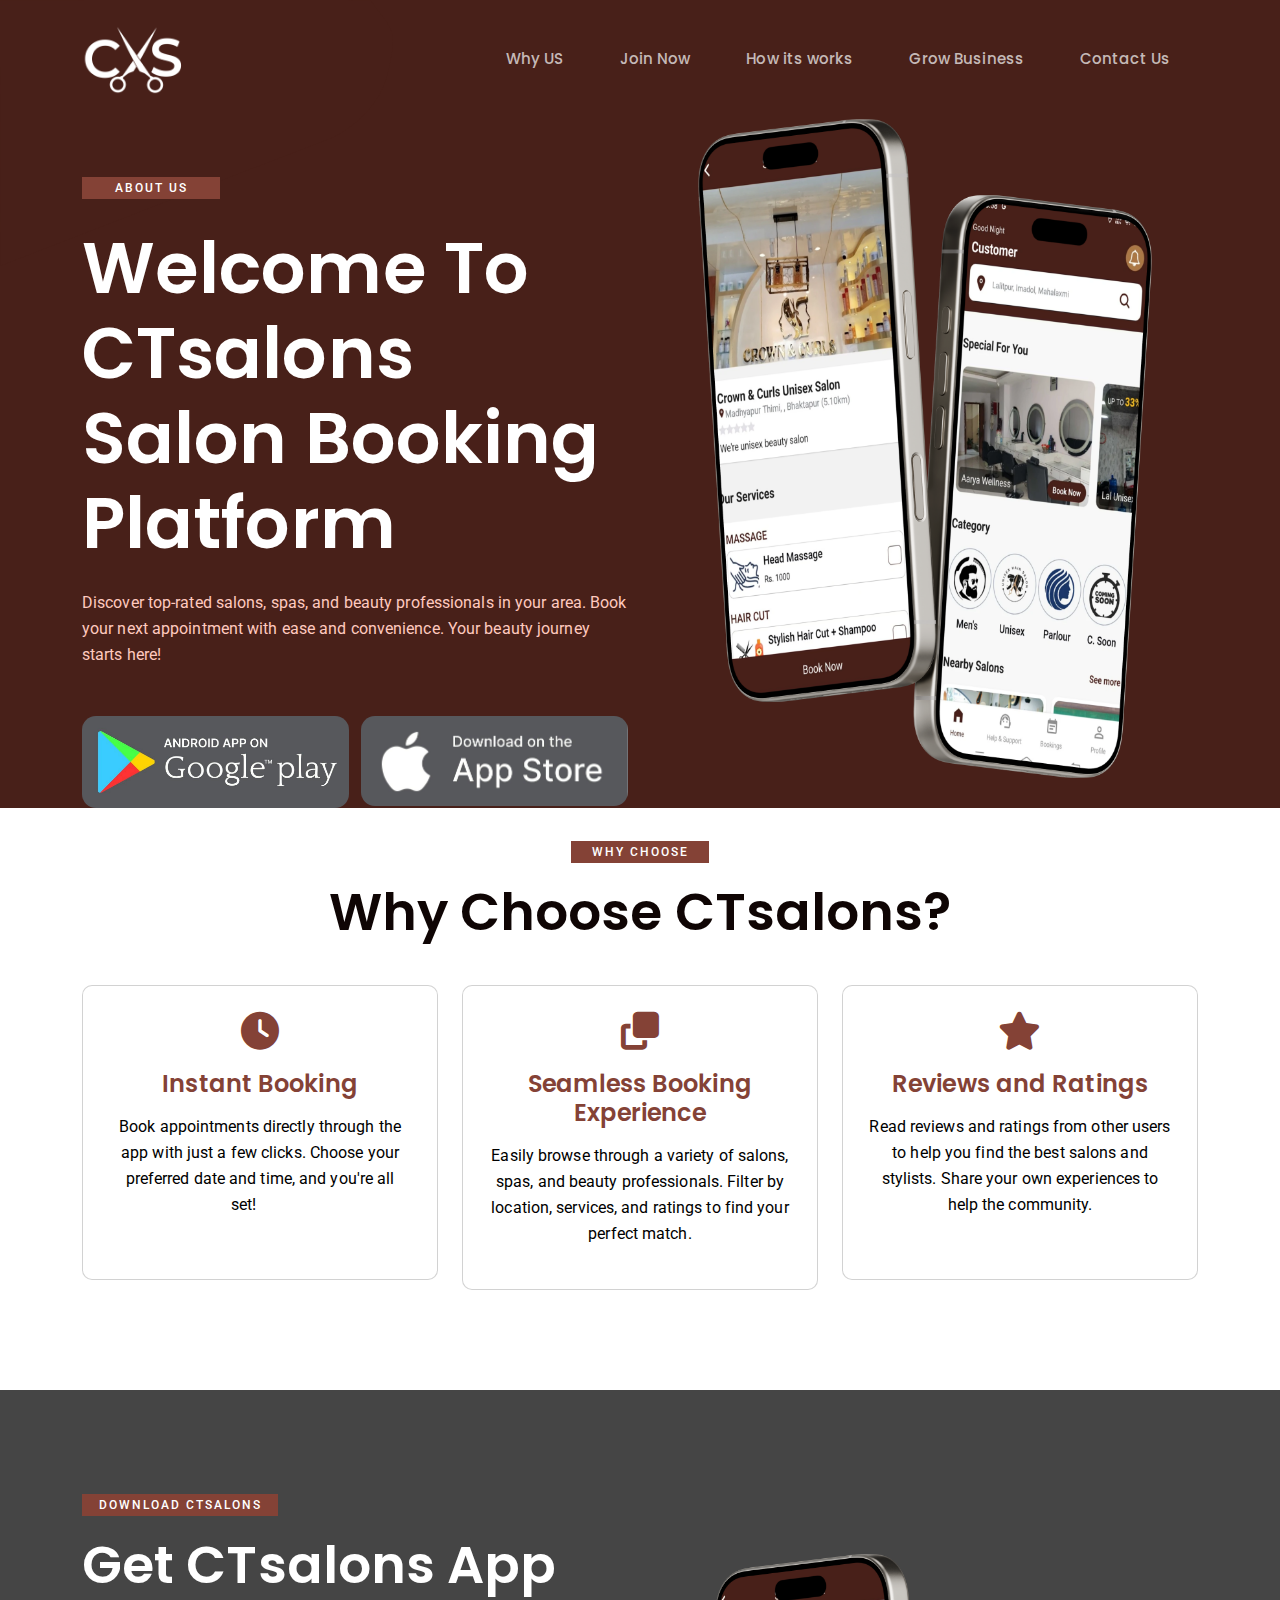
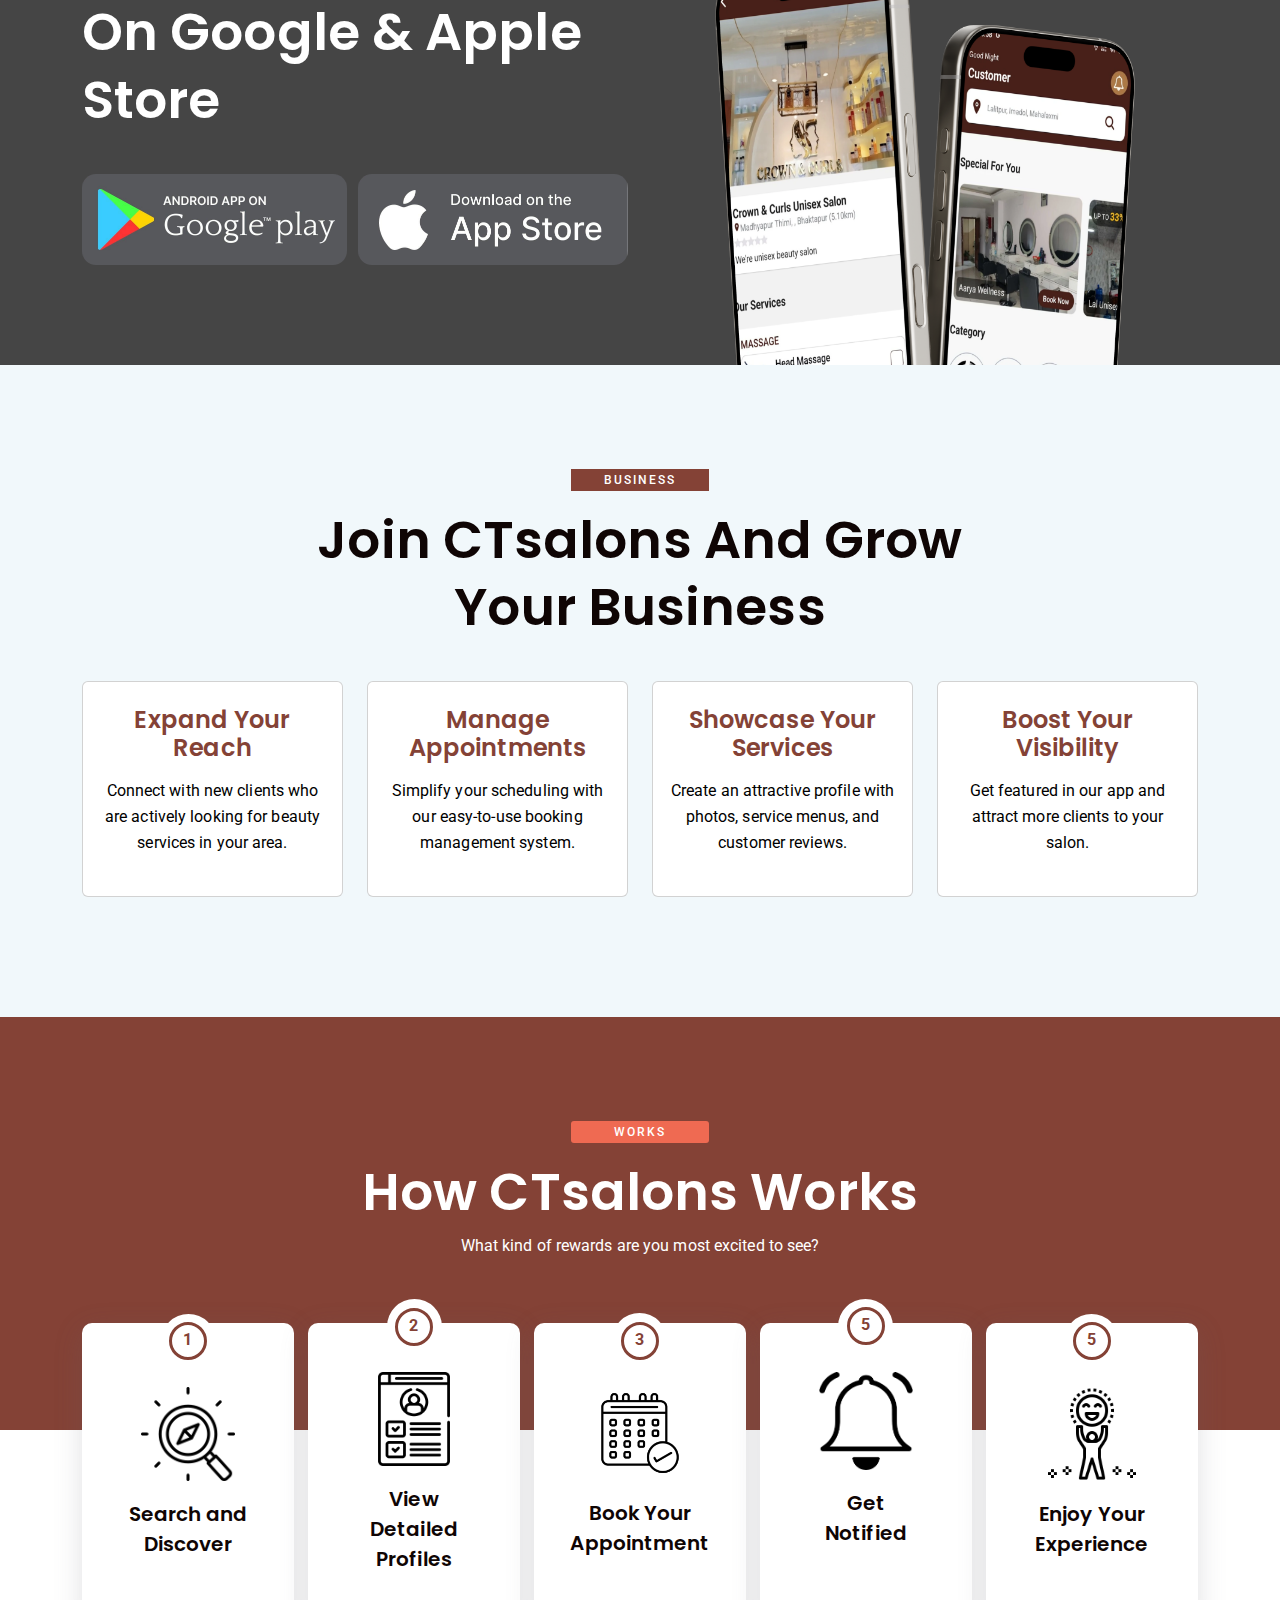
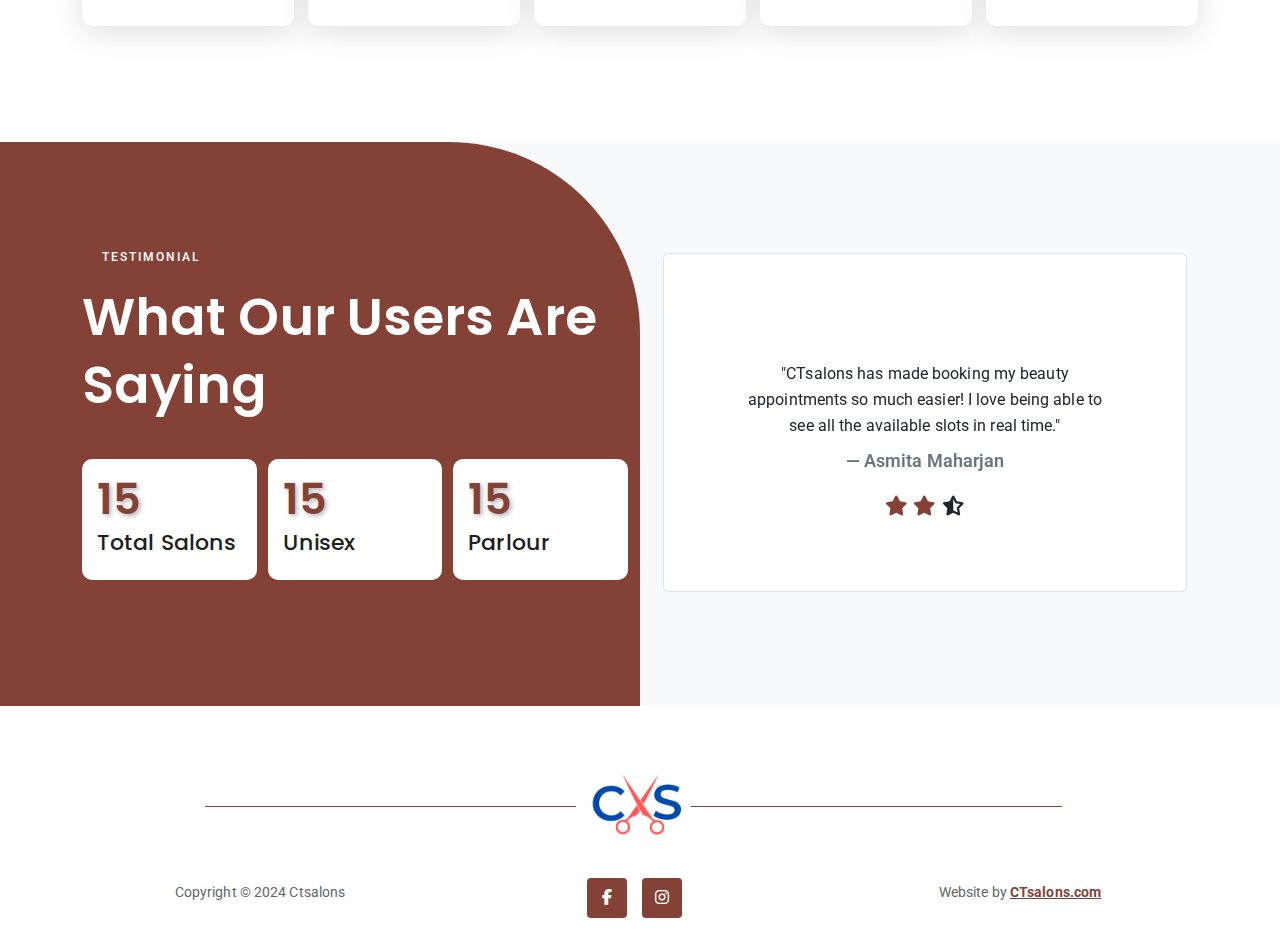
==== index.html @ 554d37bb "ss" ====
<!DOCTYPE html>
<html lang="en">

<head>
  <meta charset="UTF-8">
  <meta name="viewport" content="width=device-width, initial-scale=1.0">
  <title>CTSalons - Discover Top-Rated Salons, Spas, and Beauty Professionals</title>
  <meta name="description" content="Discover top-rated salons, spas, and beauty professionals in your area. Book your next appointment with ease and convenience. Your beauty journey starts here!">
  <meta name="keywords" content="hair salon near me, salon near me, nail salon near me, unisex hair salon near me, unisex salon near me, beauty salon near me, ladies hair salon near me, ladies salon near me, best hair salon near me, best salon near me, local salon, nearby beauty salon, hair stylist near me, top hair salon, luxury salon near me, professional salon services, beauty parlour near me, spa services near me, kids hair salon, men's salon near me, women's salon near me, bridal makeup near me, salon and spa near me, haircut salon near me, nail spa near me, pedicure and manicure near me, beauty treatments near me, salon booking online, affordable hair salon">
  <meta name="author" content="CTSalons">

  <!-- Additional SEO optimizations -->
  <meta name="robots" content="index, follow">
  <meta http-equiv="X-UA-Compatible" content="IE=edge">
  <link rel="canonical" href="https://ctsalons.com/">

  <!-- Open Graph / Facebook -->
  <meta property="og:type" content="website">
  <meta property="og:url" content="https://ctsalons.com/">
  <meta property="og:title" content="CTSalons - Discover Top-Rated Salons, Spas, and Beauty Professionals">
  <meta property="og:description" content="Discover top-rated salons, spas, and beauty professionals in your area. Book your next appointment with ease and convenience. Your beauty journey starts here!">
  <meta property="og:image" content="https://ctsalons.com/front/img/home.jpg">


  <link rel="stylesheet" href="https://cdnjs.cloudflare.com/ajax/libs/font-awesome/6.5.2/css/all.min.css" />
  <link rel="preconnect" href="https://fonts.googleapis.com">
  <link rel="preconnect" href="https://fonts.gstatic.com" crossorigin>
  
  <link href="https://cdn.jsdelivr.net/npm/bootstrap@5.3.3/dist/css/bootstrap.min.css" rel="stylesheet">
  <script src="https://cdn.jsdelivr.net/npm/bootstrap@5.3.3/dist/js/bootstrap.bundle.min.js"></script>
  <link href="https://cdnjs.cloudflare.com/ajax/libs/mdb-ui-kit/7.2.0/mdb.min.css" rel="stylesheet" />
  <script src="https://ajax.googleapis.com/ajax/libs/jquery/3.7.1/jquery.min.js"></script>

  <script src="https://cdn.jsdelivr.net/gh/LieutenantPeacock/SmoothScroll@1.2.0/src/smoothscroll.min.js"></script>
  <style>



@import url('https://fonts.googleapis.com/css2?family=Barlow+Condensed:ital,wght@0,100;0,200;0,300;0,400;0,500;0,600;0,700;0,800;0,900;1,100;1,200;1,300;1,400;1,500;1,600;1,700;1,800;1,900&family=DM+Sans:ital,opsz,wght@0,9..40,100..1000;1,9..40,100..1000&family=Merriweather:ital,wght@0,300;0,400;0,700;0,900;1,300;1,400;1,700;1,900&family=Roboto:ital,wght@0,100;0,300;0,400;0,500;0,700;0,900;1,100;1,300;1,400;1,500;1,700;1,900&display=swap');
@import url('https://fonts.googleapis.com/css2?family=Poppins:ital,wght@0,100;0,200;0,300;0,400;0,500;0,600;0,700;0,800;0,900;1,100;1,200;1,300;1,400;1,500;1,600;1,700;1,800;1,900&display=swap');
    body {
      color: #616669;
    font-family: 'Roboto', sans-serif;
    font-size: 16px;
    font-weight: 400;
    letter-spacing: 0.1px;
    line-height: 1.8em;
    overflow-x: hidden;
    }

    .navbar-nav {
      margin-left: auto;
    }

    section#top {
      background-color: #482019;
      width: 100%;
      z-index: 9;
      /* height: 50px; */
      padding: 0;
    }

    a.nav-link.active {
      color: #482019 !important;
    }

    section#hero-section h2,
    section#hero-section p {
      color: #fff;
      margin: 0;
    }

    section#top img {
      width: 100%;
    }

    .img-top-wrapper img {
      max-height: 600px;
      object-fit: contain;
    }

    .content .btn {
      margin-top: 30px;
      background: #114db3;
    }

    .content h2 {
      padding-bottom: 30px;
      font-size: 48px;
      font-weight: 300;
      text-transform: capitalize;
    }

    .content {
      padding-top: 100px;
    }

    p {
      font-size: 18px;
      font-weight: 300;
      line-height: 30px;
    }

    h2.section-title {
      font-size: 38px;
      font-weight: 300;
      text-transform: uppercase;
      margin-bottom: 50px;
      color: #00366e;
      font-family: "Dancing Script", cursive;
      font-optical-sizing: auto;
    }


    .feature-content p {
      color: #000;
      font-weight: 300;
    }

 

    .feature-content .fa {
      font-size: 48px;
      color: #1080f2;
      margin-bottom: 15px;
    }

    .feature-content {
      text-align: center;
    }

    section {
      padding-bottom: 100px;
      padding-top: 100px;
      background-color: #f6f6f6;
    }

    section#hero-section {
      background: #482019;
      padding: 0;
    }
    nav.navbar.navbar-expand-lg {
    box-shadow: unset ! IMPORTANT;
    padding: 0;
}
    .img-top-wrapper img {
      border-radius: 10px;
      box-shadow: 0 19px 38px rgba(0, 0, 0, 0.30), 0 -3px 12px rgba(0, 0, 0, 0.22);
    }

    .img-top-wrapper img:last-child {
      position: absolute;
      bottom: -30px;
      right: 20px;
      box-shadow: 0 3px 6px rgba(0, 0, 0, 0.16), 0 3px 6px rgba(0, 0, 0, 0.23);
    }

    .img-top-wrapper img:first-child {
      border-bottom-right-radius: 0;
      border-bottom-left-radius: 0;
    }

    .img-top-wrapper {
      position: relative;
    }

    .btn-grad {
      background-image: linear-gradient(to right, #00d2ff 0%, #3a7bd5 51%, #00d2ff 100%);
      margin: 10px;
      padding: 15px 45px;
      text-align: center;
      text-transform: uppercase;
      transition: 0.5s;
      background-size: 200% auto;
      color: white;
      box-shadow: 0 0 20px #eee;
      border-radius: 10px;
      display: block;
    }

    .btn-grad:hover {
      background-position: right center;
      /* change the direction of the change here */
      color: #fff;
      text-decoration: none;
    }

  
    .feature-one-content ul {
    display: flex;
    flex-direction: row;
    justify-content: space-between;
}

    .feature-one-content ul {
      padding-left: 0;
      list-style: none;
    }

    .feature-one-content {
      text-align: left;
    }

    .feature-one-content .fas {
      background: #844236;
    padding: 10px;
    border-radius: 50%;
    color: #fff;
    margin-right: 15px;
    }

    .feature-one-img img {

      object-fit: contain;
      height: 550px;
    }

  
    section#features i.fas {
   
    color: #844236;
   
}

    section#shadow-host-companion {
      margin: 0;
      padding: 0;
    }

    section#grow-your-business img {
      width: 100%;
      height: 360px;
      object-fit: cover;
    }

    .grow-business-item {
      margin-bottom: 20px;
    }

    section#grow-your-business {
      background: #f8f8f8;
    }

    .feature-content .fa {
      color: #1080f2;
    }

    section.py-5.bg-light {
      background: #fff !important;
    }

    section#contactus {
      background: #00366e !important;
    }

    #features .card.feature-content {
    
      border-radius: 10px;
      text-align: center;
      display: table-cell;
      vertical-align: middle;
      padding: 10px;
    }

    .p-s-t {
      font-size: 24px;
      font-weight: 400;
      margin-bottom: 15px;
      color: #00366e;
    }
    section#top::before {
      content: "";
    position: absolute;
    top: 0;
    left: 0;
    background-image: url(image/Path-4.svg);
    width: 100%;
    height: 266px;
    background-repeat: no-repeat;
    background-size: contain;
}
section#top img {

    filter: brightness(0) invert(1);
}
    @media screen and (max-width: 600px) {
      .content h2 {
        font-size: 24px;
      }

      section#hero-section {
        padding-top: 30px;
      }

      .img-top-wrapper img {
        width: 100%;
      }

      .img-top-wrapper {
        margin-top: 30px;
      }

      .img-top-wrapper img:last-child {
        display: none;
      }

      section#features .col-md-4 {
        margin-bottom: 20px;
      }

      .feature-one-img img {
        width: 100%;
        height: unset;
      }

      .feature-one-img img:last-child {
        display: none;
      }
    }

    section#features i.fas {
      font-size: 38px;

      margin-bottom: 20px;
    }

    p {
      font-family: "Roboto", sans-serif;
      font-weight: 100;
      font-style: normal;
    }
    h1.handline,h1.handline span {
      text-transform: capitalize;
    color: #ffff;
    font-weight: 600;
    z-index: 999;
    position: relative;
    font-size: 4.5rem;
    line-height: 1.1em;
}

h1, h2, h3, h4, h5{
  font-family: "Poppins", sans-serif;
}
.area__subtitle {
    color: #FFFFFF;
    font-size: 12px;
    font-weight: 500;
    text-transform: uppercase;
    letter-spacing: 2px;
    background-color: #844236;
    display: inline-block;
    margin: 0px 0px 15px 0px;
    padding: 5px 10px 5px 10px;
    line-height: 1;
    position: relative;
    width: 138px;
    display: inline-block;
    z-index: 99;
    position: relative;
    text-align: center;
}
.area__subtitle:before, .area__subtitle:after {
    content: '';
    display: block;
    position: relative;
    position: absolute;
    top: 9px;
    right: 14px;
}
.area__subtitle:before, .area__subtitle:after {
    content: '';
    display: block;
    position: relative;
    position: absolute;
    top: 9px;
    right: 14px;
}
section#top img {
    width: 109px;
    filter: brightness(0) invert(1);
}
section {

    background-color: unset;
}
.sliderContent {
    margin-top: 54px;
}
.sliderContent p {
  font-size: 16px;
    font-weight: 400;
    margin: 24px 0 40px 0;
    color: #606060 !important;
    margin-bottom: 22px !important;
    display: block;
}
.btn-box a {
    background: #482019;
    display: block;
    width: 151px;
    height: 50px;
    text-align: center;
    display: flex;
    align-items: center;
    justify-content: center;
    border-radius: 5px;
}
li.nav-item a {
  padding: 20px 28px !important;
    display: inline-block;
    color: rgba(255, 255, 255, .7);
    font-weight: 500;
    font-size: 15px;
    font-family: Poppins, sans-serif;
}
.img-top-wrapper img {
    border-radius: 10px !important;
    overflow: hidden;
}

h2.handline {
    font-size: 52px;
    text-transform: capitalize;
    line-height: 1.3em;
    color: #0f0504;
    font-weight: 600;
}
.sectionTitle {
    margin-bottom: 40px;
}
.feature-content h5 {
    font-size: 24px;
    font-weight: 600;
    margin-bottom: 15px;
    color: #844236;
}
p {
    font-size: 16px;
    font-weight: 400 !important;
    line-height: 26px;
}

.img-top-wrapper {
    position: relative;
    margin-bottom: 64px;
}
.feature-one-img img {
    border-radius: 10px;
}

.appBtn {
    display: flex;
    justify-content: space-between;
}
.appImg.mr-2 {
  margin-right: 11px;
}
section#appBg {
    background-image: url(image/bgImg.jpg);
    background-repeat: no-repeat;
    background-position: center;
    background-size: cover;
    background-attachment: fixed;
    position: relative;
}
section#appBg::before {
    content: "";
    position: absolute;
    top: 0;
    left: 0;
    width: 100%;
    height: 100%;
    background: #000000ba;
}
section#appBg h2.handline {
    color: white;
}
img.img-fluid.surprise-img {
    margin-bottom: -116px;
}
section#appBg .area__subtitle {
    width: 196px;
    text-align: center;
}
.appImg img {
    border-radius: 14px;
}
div#sliderHome .appImg {
    width: 271px;
}
div#sliderHome {
    justify-content: start;
}
#testimonial .card-body {
    text-align: center;
    padding: 78px;
  
}
#testimonial .card {
    
    border: 1px solid rgba(11, 22, 63, .12);
    margin: 11px;
}
i.fas.fa-star {
    color: #844236;
}
section#grow-your-business {
    background: #F1F8FB;
}
footer.blockquote-footer {
    font-weight: 600;
}
.sliderContent p.about-website {
    color: #ffc9bf !important;
}
.sliderContent .area__subtitle {
    margin-bottom: 27px;
}


#counter .item .count{
  color: #844236;
  margin-bottom: 5px;
  font-size: 40px;
}
div#counter {
    display: flex;
    justify-content: space-between;
    margin-bottom: 26px;
}
#counter .item h3{
  color: #1e1e1e;
    text-transform: capitalize;
    font-weight: 300;
}
#counter .item .count {
  color: #844236;
    margin-bottom: 5px;
    font-size: 43px;
    text-shadow: 2px 2px 5px rgba(0, 0, 0, 0.3);
    font-weight: 600;
}

.sliderImgApp img {
    width: 83%;
    z-index: 9;
}
.sliderImgApp {
    display: flex;
    justify-content: center;
    align-items: center;
}

img.img-fluid.surprise-img {
    margin-bottom: -365px;
    width: 77%;
}

section#appBg {
    overflow: hidden;
}
.imgFeaures img {
    width: 81px ! IMPORTANT;
    margin: 18px 0;
}
section#features {
    padding-top: 0;
}

/* section#features-one {
    background: unset;
    background-image: url(https://htmldemo.net/mitech/assets/images/patterns/mitech-home-infotechno-case-study-section-bg.webp);
    background-size: unset;
    background-repeat: no-repeat;
    background-position: bottom left;
    position: relative;
}
section#features-one::before {
    content: "";
    position: absolute;
    top: 0;
    left: 0;
    width: 100%;
    height: 100%;
    background: #ffffffbd;
} */


.feature-one-content li {
    display: flex;
    flex-direction: column;
    align-items: center;
    background: white;
    justify-content: center;
    width: 19%;
    border-radius: 10px;
    padding: 44px;
    box-shadow: rgba(100, 100, 111, 0.2) 0px 7px 29px 0px;
}

section#features-one{
  position: relative;
}
section#features-one::before {
    background: #844236;
    content: "";
    position: absolute;
    top: 0;
    left: 0;
    width: 100%;
    height: 57%;
}
.imgFeaures img {
    width: 94px ! IMPORTANT;
}
section#features-one .area__subtitle {
    background: #ef6a52;
    border-radius: 3px;
}
.number {
    background: white;
    width: 55px;
    height: 55px;
    border-radius: 100px;
    text-align: center;
    line-height: 55px;
    color: #844236;
    margin-top: -68px;
    display: flex;
    align-items: center;
    justify-content: center;
}

.number b {
  background: white;
    width: 38px;
    height: 38px;
    border-radius: 100px;
    text-align: center;
    line-height: 10px;
    color: #844236;
    border: 3px solid #844236;
    padding: 10px;
    display: block;
    font-weight: 700;
}
.feature-one-content h4 {
  color: #0f0504;
    font-weight: 600;
    text-align: center;
    font-size: 20px;
    line-height: 30px;
}
section#testimonial{
  position: relative;
}
section#testimonial::before {
    content: "";
    position: absolute;
    top: 0;
    left: 0;
    background: #844236;
    width: 50%;
    height: 100%;
    border-top-right-radius: 191px;
}
img.spapImg {
  margin-top: -127px;
}
h1.handline, h1.handline span {
    text-transform: capitalize;
    color: #ffff;
    font-weight: 600;
    z-index: 999;
    position: relative;
    font-size: 71px;
    line-height: 85px;
}
#testimonial .card-body {
    text-align: left;
    padding: unset;
}
section#features .card-body {
    min-height: 273px;
}
section#grow-your-business .feature-content .card-body {
    min-height: 214px;
    display: flex;
    flex-direction: column;
    align-items: center;
    justify-content: center;
}
#testimonial .card {
    border: 0;
    box-shadow: unset;
    margin: unset;
}
#testimonial .card {
    border: 1px solid rgba(11, 22, 63, .12) ! IMPORTANT;
    margin: 11px !important;
    padding: 70px;
    text-align: center;
    display: flex;
    align-items: center;
    justify-content: center;
}
#testimonial .card-body{
  text-align: center;
}
.testImg img {
    width: 78px;
}

.item {
    background: white;
    width: 32%;
    border-radius: 10px;
    padding: 15px;
}
#counter .item h3 {
    color: #1e1e1e;
    text-transform: capitalize;
    font-weight: 500;
    font-size: 22px;
}
section.footer_left::before {
    right: 17%;
}
section.footer_left::after, section.footer_left::before {
    width: 29%;
    height: 1px;
    top: 61%;
    content: "";
    position: absolute;
    background: #844236;
}
.footer_img_logo.text-center img {
    width: 100px;
}
section.footer_left::after {
    left: 16%;
}
section.footer_left::after, section.footer_left::before {
    width: 29%;
    height: 1px;
    top: 61%;
}
i.icon_footer {
    width: 40px;
    height: 40px;
    line-height: 40px;
    border-radius: 50%;
    transition: .3s;
}
footer#footer_button a.pr-2 {
    background: #844236;
    width: 40px;
    height: 40px;
    display: inline-block;
    line-height: 40px;
    color: white;
    border-radius: 4px;
    margin-right: 11px;
}
.company_name.text-lg-right.text-center a {
    color: #844236;
    font-weight: 700;
}
section#testimonial {
    position: relative;
    overflow: hidden;
}
  </style>
  </style>
</head>

<body>
  <section id="top">
    <nav class="navbar navbar-expand-lg">
          <div class="container">
            <a class="navbar-brand" href="https://ctsalons.com">
              <img src="image/logo.webp" class="img-fluid">
            </a>
            <button class="navbar-toggler" type="button" data-bs-toggle="collapse" data-bs-target="#navbarSupportedContent" aria-controls="navbarSupportedContent" aria-expanded="false" aria-label="Toggle navigation">
              <span class="navbar-toggler-icon"></span>
            </button>
            <div class="collapse navbar-collapse" id="navbarSupportedContent">
              <ul class="navbar-nav mb-2 mb-lg-0">
                <li class="nav-item">
                  <a class="nav-link active" aria-current="page" href="#">Home</a>
                </li>

                <li class="nav-item">
                  <a class="nav-link" href="#features">Why US</a>
                </li>
                <li class="nav-item">
                  <a class="nav-link" href="#mid-banner">Join Now</a>
                </li>
                <li class="nav-item">
                  <a class="nav-link" href="#features-one">How its works</a>
                </li>
                <li class="nav-item">
                  <a class="nav-link" href="#grow-your-business">Grow Business</a>
                </li>
                <li class="nav-item">
                  <a class="nav-link" href="https://ctsalons.com/contact_us">Contact Us</a>
                </li>
              </ul>
            </div>
          </div>
        </nav>
        
  </section>
  
  <section id="hero-section">
    <div class="container">
      <div class="row">
        <!-- <div class="col-md-6">
          <div class="content">
            <h2>Welcome to CTsalons - Your Ultimate Salon Booking Platform</h2>
            <p>Discover top-rated salons, spas, and beauty professionals in your area. Book your next appointment with ease and convenience. Your beauty journey starts here!</p>
            <a target="_blank" href="https://play.google.com/store/apps/details?id=ctsalons.com" class="btn btn-primary" data-mdb-ripple-init>Play Store</a>

          </div>
        </div> -->
        <div class="col-lg-6">
          <div class="sliderContent">
              <div class="area__subtitle">About Us</div>
               <h1 class="handline">Welcome to CTsalons  <span>Salon Booking</span> Platform</h1>
                        <p class="about-website mt-4 mb-5">Discover top-rated salons, spas, and beauty professionals in your area. Book your next appointment with ease and convenience. Your beauty journey starts here!</p>
                        <div class="appBtn mt-5" id="sliderHome">
                          <div class="appImg mr-2">
                            <a href="https://play.google.com/store/apps/details?id=ctsalons.com">
                              <img src="image/androdi.jpeg" class="img-fluid" alt="">
                            </a>
                          </div>
                          <div class="appImg">
                            <a href="">
                              <img src="image/apple.jpeg" class="img-fluid" alt="">
                            </a>
                          </div>
                        </div>
          </div>
    </div>
        <div class="col-lg-6">
          <div class="sliderImgApp">
            <img class="img-fluid" src="image/small.png" />
            <!-- <img class="img-fluid" src="https://play-lh.googleusercontent.com/8tTPcp7CKw44h9mwd0orTtSVYD2QEjrc_YWYEAnwgdk2quKTW_qQAZg2_M1N5mV92teb=w2560-h1440-rw" /> -->
          </div>
        </div>
      </div>
    </div>
  </section>
  <img src="https://quiety-wp.themetags.com/wp-content/uploads/2023/02/bg-overlya.png" class="spapImg img-fluid" alt="">
  <section id="features">
    <div class="container">
      <div class="row">
        <div class="col-12 mx-auto text-center">
          <div class="sectionTitle">
            <div class="area__subtitle">Why Choose</div>
      <h2 class="handline">Why Choose CTsalons?</h2>
          </div>
        </div>
      </div>
     
      <div class="row">
        <div class="col-md-4">
          <div class="card feature-content">
            <div class="card-body">
              <i class="fas fa-clock"></i>
              <h5 class="card-title">Instant Booking</h5>
              <p>Book appointments directly through the app with just a few clicks. Choose your preferred date and time, and you're all set!&nbsp;&nbsp;&nbsp;&nbsp;&nbsp;&nbsp;&nbsp;&nbsp;</p>
            </div>
          </div>
        </div>
        <div class="col-md-4">
          <div class="card feature-content">
            <div class="card-body">
              <i class="fas fa-clone"></i>
              <h5 class="card-title">Seamless Booking Experience</h5>
              <p>Easily browse through a variety of salons, spas, and beauty professionals. Filter by location, services, and ratings to find your perfect match.</p>
            </div>
          </div>
        </div>
        <div class="col-md-4">
          <div class="card feature-content">
            <div class="card-body">
              <i class="fas fa-star"></i>
              <h5 class="card-title">Reviews and Ratings</h5>
              <p>Read reviews and ratings from other users to help you find the best salons and stylists. Share your own experiences to help the community.</p>
            </div>
          </div>
        </div>
      </div>
    </div>
  </section>
  <section id="appBg">
    <div class="container position-relative">
      <div class="row align-items-center">
        <div class="col-lg-6">
          <div class="sectionTitle">
            <div class="area__subtitle">Download CTsalons</div>
      <h2 class="handline">Get CTsalons App On Google & Apple Store</h2>
          </div>

          <div class="appBtn">
            <div class="appImg mr-2">
              <a href="https://play.google.com/store/apps/details?id=ctsalons.com">
                <img src="image/androdi.jpeg" class="img-fluid" alt="">
              </a>
            </div>
            <div class="appImg">
              <a href="">
                <img src="image/apple.jpeg" class="img-fluid" alt="">
              </a>
            </div>
          </div>
        </div>

        <div class="col-lg-6 text-center">
          <img src="image/small.png" alt="Surprise" class="img-fluid surprise-img" />
        </div>
        <div class="col-md-7">
          <!-- <a href="https://play.google.com/store/apps/details?id=ctsalons.com" target="_blank">
          <img class="img-fluid" src="https://ctsalons.com/front/img/googleplay.png" alt="Google Play" />
          </a> -->
        </div>
      </div>
    </div>
  </section>

  <section id="grow-your-business">
    <div class="container">
      

    <div class="row">
      <div class="col-lg-8 mx-auto text-center">
        <div class="sectionTitle">
          <div class="area__subtitle">Business </div>
    <h2 class="handline">Join CTsalons and Grow Your Business</h2>
        </div>
      </div>
    </div>
    <div class="row">
      <div class="col-md-3 grow-business-item">
        <div class="card feature-content">
          <div class="card-body">
            <h5 class="card-title">Expand Your Reach</h5>
            <p>Connect with new clients who are actively looking for beauty services in your area.</p>
          </div>
        </div>
      </div>
      <div class="col-md-3 grow-business-item">
        <div class="card feature-content">
          <div class="card-body">
            <h5 class="card-title">Manage Appointments</h5>
            <p>Simplify your scheduling with our easy-to-use booking management system.</p>
          </div>
        </div>
      </div>
      <div class="col-md-3 grow-business-item">
        <div class="card feature-content">
          <div class="card-body">
            <h5 class="card-title">Showcase Your Services</h5>
            <p>Create an attractive profile with photos, service menus, and customer reviews.</p>
          </div>
        </div>
      </div>
      <div class="col-md-3 grow-business-item">
        <div class="card feature-content">
          <div class="card-body">
            <h5 class="card-title">Boost Your Visibility</h5>
            <p>Get featured in our app and attract more clients to your salon.</p>
          </div>
        </div>
      </div>
    </div>
    </div>
  </section>
  <section id="features-one">
    <div class="container position-relative">
      <div class="row">
        <div class="col-lg-10 mx-auto text-center">
          <div class="sectionTitle">
            <div class="area__subtitle">Works</div>
      <h2 class="handline text-white">How CTsalons Works</h2>
      <p class="text-white">What kind of rewards are you most excited to see?

      </p>
          </div>
        </div>
      </div>
      <div class="row mt-4">
        <div class="col-md-12">
          <div class="feature-one-content">          
            <ul>
              <li> <div class="number" style="
    margin-top: -69px;
">
                <b>1</b>
              </div> <div class="imgFeaures">
                <img src="image/search.png" alt="">
              </div>  <h4>Search and Discover</h4></li>
              <li> <div class="number">
                <b>2</b>
              </div> <div class="imgFeaures">
                <img src="image/shop.png" alt="">
              </div>  <h4>View Detailed Profiles</h4></li>
              <li> <div class="number" style="
    margin-top: -70px;
">
                <b>3</b>
              </div> <div class="imgFeaures">
                <img src="image/appointment.png" alt="">
              </div>  <h4>Book Your Appointment</h4></li>
              <li> <div class="number" style="
    margin-top: -95px;
">
                <b>5</b>
              </div> <div class="imgFeaures">
                <img src="image/notification.png" alt="">
              </div>  <h4>Get Notified</h4></li>
              <!-- <li> <div class="number">
                <b>4</b>
              </div> <div class="imgFeaures">
                <img src="image/notification.png" alt="">
              </div>  <h4>Get Notified</h4></li> -->
              <li> <div class="number" style="
    margin-top: -69px;
">
                <b>5</b>
              </div> <div class="imgFeaures">
                <img src="image/enjoy.png" alt="">
              </div>  <h4> Enjoy Your Experience</h4></li>
             
              
             
             
            </ul>
          </div>
        </div>
       
      </div>
    </div>
  </section>

  <section class="padding bg-light" id="testimonial">
    <div class="container z-9 position-relative">
     
     
    
     <div class="row testimonialBg">
      <div class="col-lg-6">
        <div class="sectionTitle">
          <div class="area__subtitle">Testimonial </div>
          <h2 class="handline text-white">What Our Users Are Saying</h2>
        </div>
                  <div id="counter">
  
            <div class="item">
               <h1 class="count" data-number="500" ></h1>
               <h3 class="text">Total Salons</h3>
            </div>
            <div class="item">
               <h1 class="count" data-number="200" ></h1>
               <h3 class="text">Unisex</h3>
            </div>
            <div class="item">
               <h1 class="count" data-number="100" ></h1>
               <h3 class="text">Parlour</h3>
            </div>
           
          
          </div>
      
      </div>
      <div class="col-lg-6">
        <div id="testimonialCarousel" class="carousel slide" data-bs-ride="carousel">
          <div class="carousel-inner">
            <div class="carousel-item active">
              <div class="row">
                <div class="col-12">
                  <div class="card">
                    <div class="card-body">
                      <blockquote class="blockquote mb-0">
                        <div class="testImg">
                          <img src="https://cdn-icons-png.flaticon.com/512/219/219983.png" class="img-fluid" alt="">
                        </div>
                       
                        <p class="py-2">"CTsalons has made booking my beauty appointments so much easier! I love being able to see all the available slots in real time."</p>
                        <footer class="blockquote-footer">Asmita Maharjan</footer>
                        <div class="app-rating yellow-color"></div>
                          <i class="fas fa-star"></i> <i class="fas fa-star"></i> <i class="fas fa-star-half-alt"></i>							</div>
                      </blockquote>
                    </div>
                  </div>
                </div>
              </div>
            </div>
            <div class="carousel-item">
              <div class="row">
                <div class="col-12">
                  <div class="card">
                    <div class="card-body">
                      <blockquote class="blockquote mb-0">
                        <div class="testImg">
                          <img src="https://cdn-icons-png.flaticon.com/512/219/219983.png" class="img-fluid" alt="">
                        </div>
                       

                        
                        <p class="py-2">"Finding a new barber was a breeze with CTsalons. The reviews were super helpful, and booking was instant."</p>
                        <footer class="blockquote-footer">Rahul Sharma</footer>
                        <div class="app-rating yellow-color">
                          <i class="fas fa-star"></i> <i class="fas fa-star"></i> <i class="fas fa-star-half-alt"></i>							</div>
                      </blockquote>
                    </div>
                  </div>
                </div>
              </div>
            </div>
            <div class="carousel-item">
              <div class="row">
                <div class="col-12">
                  <div class="card">
                    <div class="card-body">    
                      <blockquote class="blockquote mb-0">
                        <div class="testImg">
                          <img src="https://cdn-icons-png.flaticon.com/512/219/219983.png" class="img-fluid" alt="">
                        </div>
                       
                        <p class="py-2">"Since joining CTsalons, we've seen a significant increase in new clients. The platform is user-friendly and helps us manage our appointments efficiently."</p>
                        <footer class="blockquote-footer">Vkash karki</footer>
                        <div class="app-rating yellow-color"></div>
                          <i class="fas fa-star"></i> <i class="fas fa-star"></i> <i class="fas fa-star-half-alt"></i>							</div>
                      </blockquote>
                    </div>
                  </div>
                </div>
              </div>
            </div>
          </div>
          <!-- <button class="carousel-control-prev" type="button" data-bs-target="#testimonialCarousel" data-bs-slide="prev">
            <span class="carousel-control-prev-icon" aria-hidden="true"></span>
            <span class="visually-hidden">Previous</span>
          </button>
          <button class="carousel-control-next" type="button" data-bs-target="#testimonialCarousel" data-bs-slide="next">
            <span class="carousel-control-next-icon" aria-hidden="true"></span>
            <span class="visually-hidden">Next</span>
          </button> -->
        </div>
      </div>
     </div>
    </div>
  </section>
 
 

  <!-- footer start  -->
  <section class="footer_left position-relative pt-5 pb-3">
    <div class="container">
       <div class="row">
          <div class="col-md-12">
             <div class="footer_img_logo text-center">
                <img class="footer_logo_left" src="image/logo.webp">
             </div>
          </div>
       </div>
    </div>
 </section>
 <footer id="footer_button">
  <div class="container">
     <div class="row pt-2">
        <div class="col-md-4">
           <div class="text-lg-left text-center">
              <small> Copyright © 2024 Ctsalons </small>
           </div>
        </div>
        <div class="col-md-4 ">
           <div class="text-center py-md-0 py-3">
              <p>
                 <a class="pr-2 " href="https://www.facebook.com/CTsalons" target="_blank "><i class="fab fa-facebook-f" aria-hidden="true"></i></a>
                 <a class="pr-2 " href="https://www.instagram.com/hotelmudita/" target="_blank "><i class="fab fa-instagram" aria-hidden="true"></i></a>

              </p>
           </div>
        </div>
        <div class="col-md-4">
           <div class="company_name text-lg-right text-center">
              <small>Website by <a href="" target="_blank">CTsalons.com</a></small>
           </div>
        </div>
     </div>
  </div>
</footer>
  <!-- footer end  -->
  <script src="https://cdn.jsdelivr.net/npm/bootstrap@5.0.2/dist/js/bootstrap.bundle.min.js"></script>
  <script type="text/javascript" src="https://cdnjs.cloudflare.com/ajax/libs/mdb-ui-kit/7.2.0/mdb.umd.min.js"></script>
  <script>
    smoothScroll.defaults({
      duration: 700000
    });
  </script>
  <script>
let count = document.querySelectorAll(".count")
let arr = Array.from(count)



arr.map(function(item){
  let startnumber = 0

  function counterup(){
  startnumber++
  item.innerHTML= startnumber
   
  if(startnumber == item.dataset.number){
      clearInterval(stop)
  }
}

let stop =setInterval(function(){
  counterup()
},50)

})

  </script>
</body>

</html>
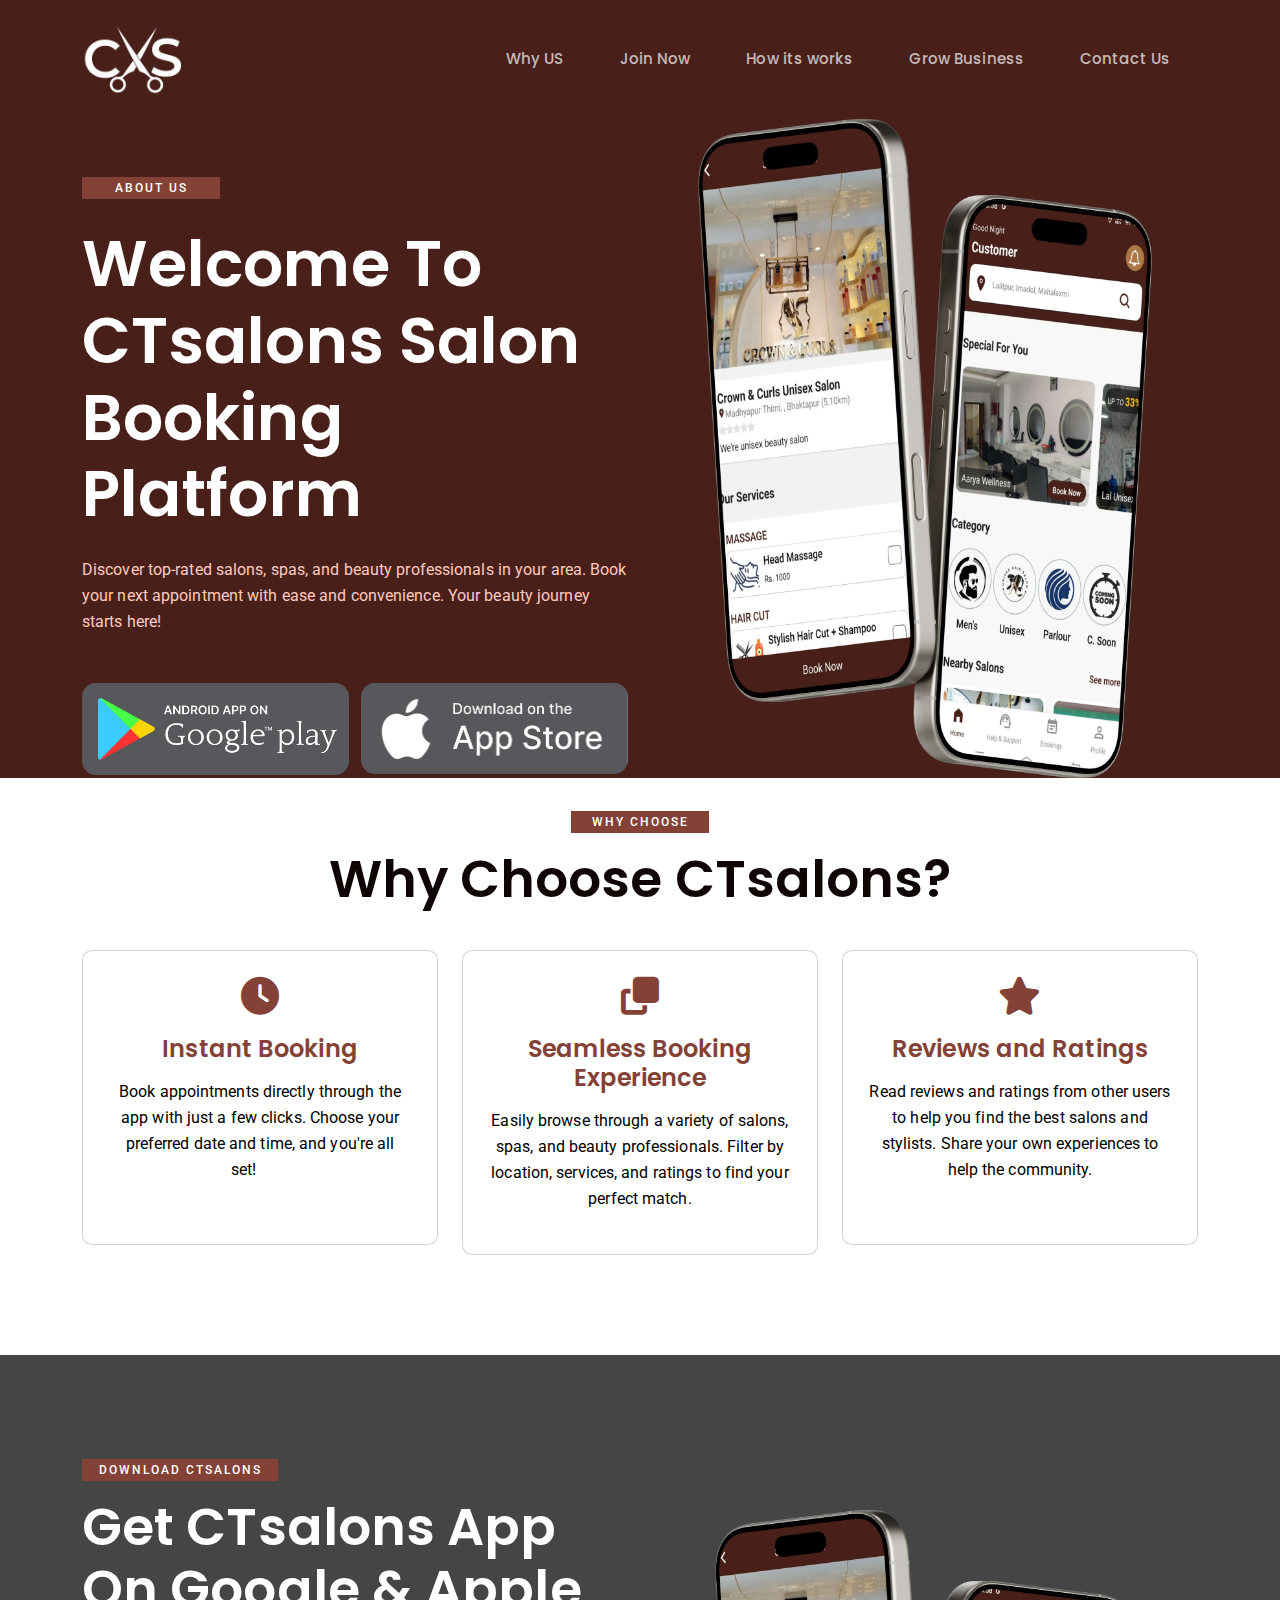
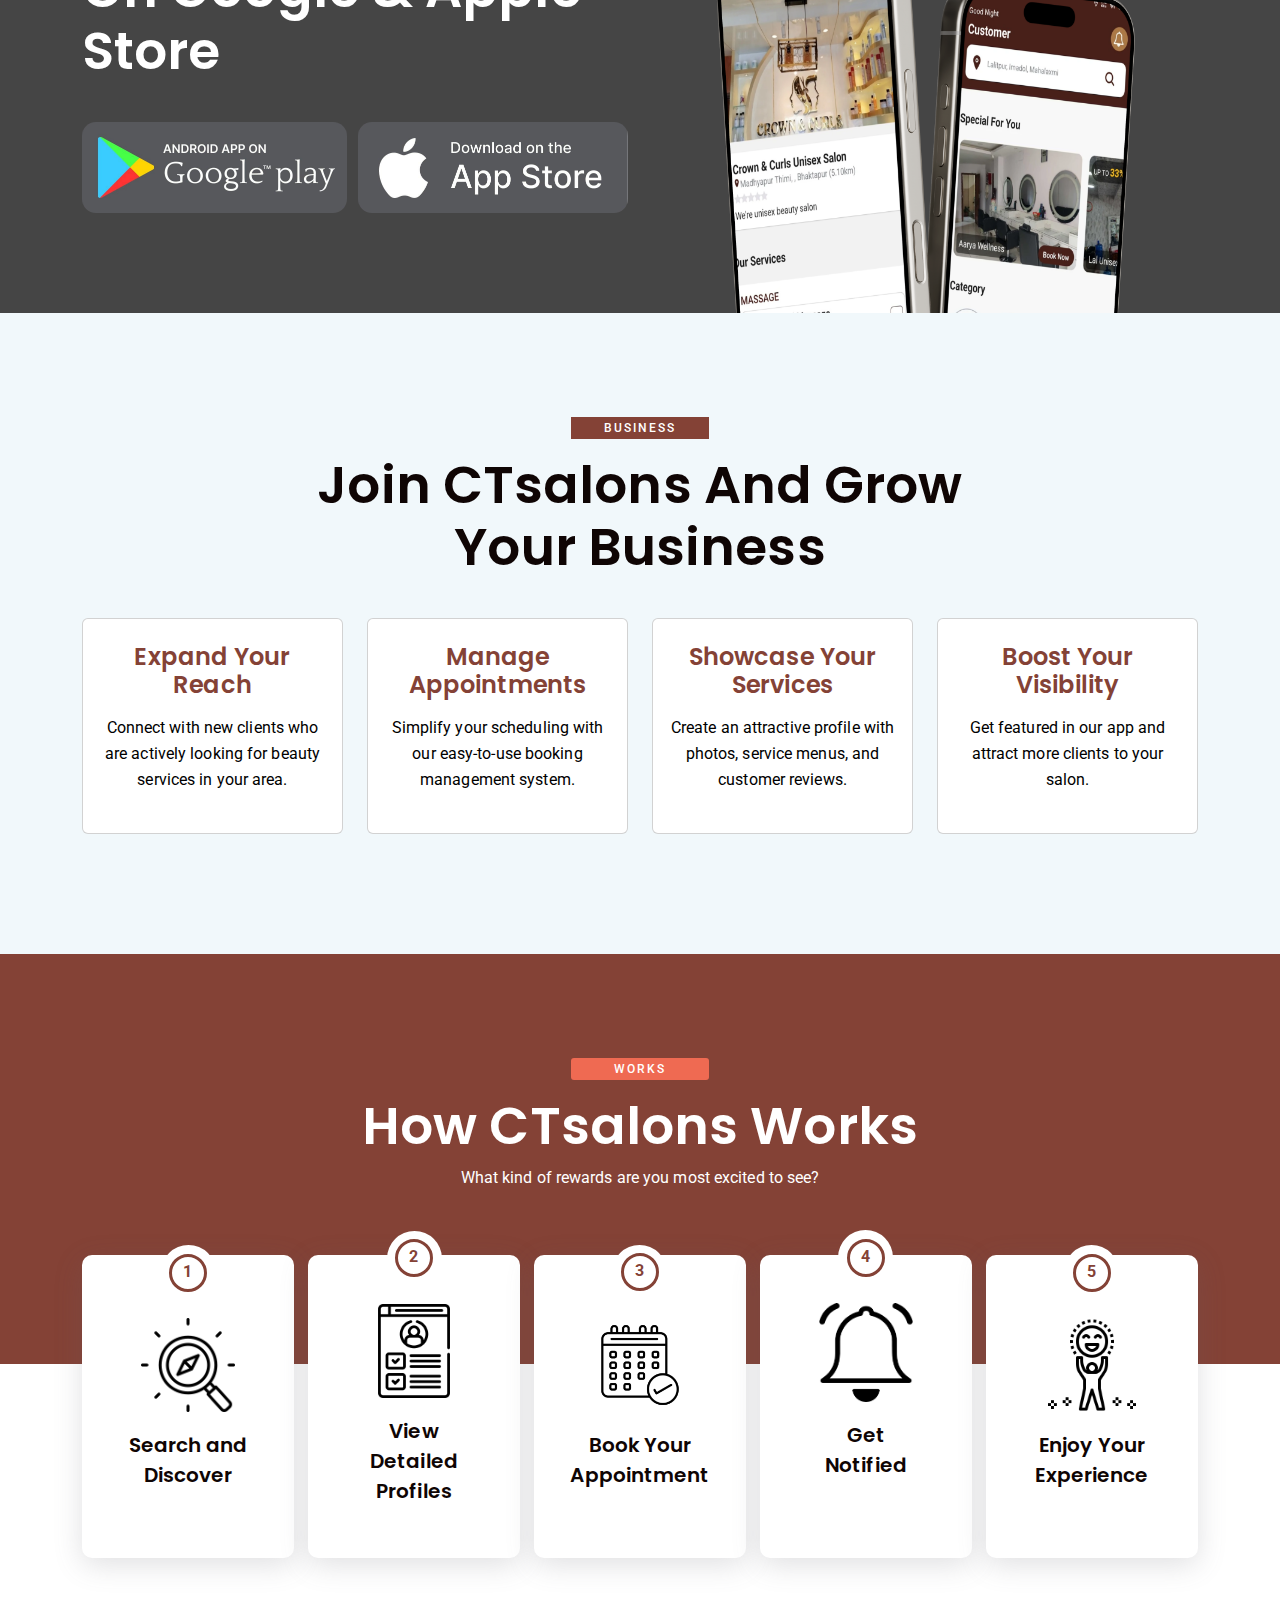
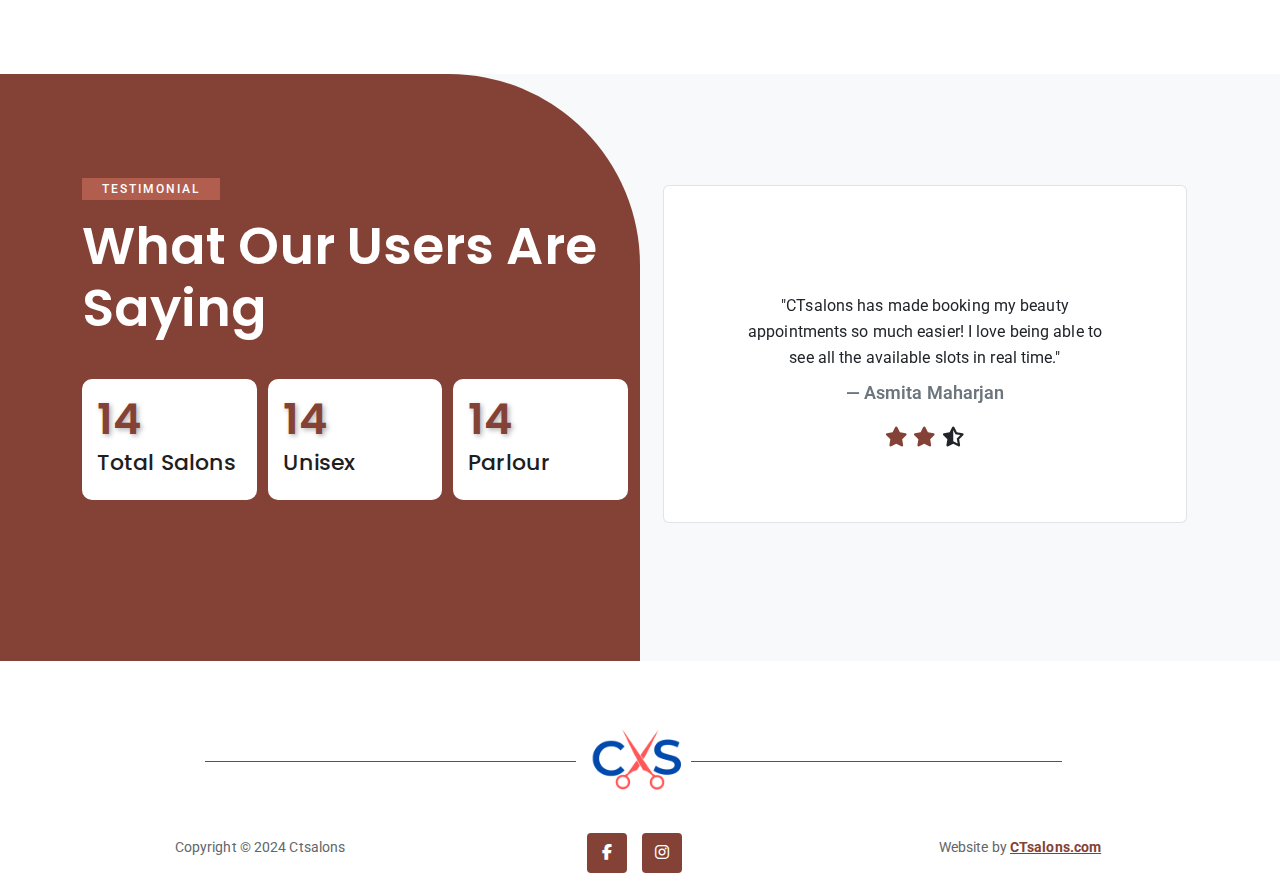
==== commit 74095161: "dd" ====
--- a/index.html
+++ b/index.html
@@ -33,747 +33,7 @@
   <script src="https://ajax.googleapis.com/ajax/libs/jquery/3.7.1/jquery.min.js"></script>
 
   <script src="https://cdn.jsdelivr.net/gh/LieutenantPeacock/SmoothScroll@1.2.0/src/smoothscroll.min.js"></script>
-  <style>
-
-
-
-@import url('https://fonts.googleapis.com/css2?family=Barlow+Condensed:ital,wght@0,100;0,200;0,300;0,400;0,500;0,600;0,700;0,800;0,900;1,100;1,200;1,300;1,400;1,500;1,600;1,700;1,800;1,900&family=DM+Sans:ital,opsz,wght@0,9..40,100..1000;1,9..40,100..1000&family=Merriweather:ital,wght@0,300;0,400;0,700;0,900;1,300;1,400;1,700;1,900&family=Roboto:ital,wght@0,100;0,300;0,400;0,500;0,700;0,900;1,100;1,300;1,400;1,500;1,700;1,900&display=swap');
-@import url('https://fonts.googleapis.com/css2?family=Poppins:ital,wght@0,100;0,200;0,300;0,400;0,500;0,600;0,700;0,800;0,900;1,100;1,200;1,300;1,400;1,500;1,600;1,700;1,800;1,900&display=swap');
-    body {
-      color: #616669;
-    font-family: 'Roboto', sans-serif;
-    font-size: 16px;
-    font-weight: 400;
-    letter-spacing: 0.1px;
-    line-height: 1.8em;
-    overflow-x: hidden;
-    }
-
-    .navbar-nav {
-      margin-left: auto;
-    }
-
-    section#top {
-      background-color: #482019;
-      width: 100%;
-      z-index: 9;
-      /* height: 50px; */
-      padding: 0;
-    }
-
-    a.nav-link.active {
-      color: #482019 !important;
-    }
-
-    section#hero-section h2,
-    section#hero-section p {
-      color: #fff;
-      margin: 0;
-    }
-
-    section#top img {
-      width: 100%;
-    }
-
-    .img-top-wrapper img {
-      max-height: 600px;
-      object-fit: contain;
-    }
-
-    .content .btn {
-      margin-top: 30px;
-      background: #114db3;
-    }
-
-    .content h2 {
-      padding-bottom: 30px;
-      font-size: 48px;
-      font-weight: 300;
-      text-transform: capitalize;
-    }
-
-    .content {
-      padding-top: 100px;
-    }
-
-    p {
-      font-size: 18px;
-      font-weight: 300;
-      line-height: 30px;
-    }
-
-    h2.section-title {
-      font-size: 38px;
-      font-weight: 300;
-      text-transform: uppercase;
-      margin-bottom: 50px;
-      color: #00366e;
-      font-family: "Dancing Script", cursive;
-      font-optical-sizing: auto;
-    }
-
-
-    .feature-content p {
-      color: #000;
-      font-weight: 300;
-    }
-
- 
-
-    .feature-content .fa {
-      font-size: 48px;
-      color: #1080f2;
-      margin-bottom: 15px;
-    }
-
-    .feature-content {
-      text-align: center;
-    }
-
-    section {
-      padding-bottom: 100px;
-      padding-top: 100px;
-      background-color: #f6f6f6;
-    }
-
-    section#hero-section {
-      background: #482019;
-      padding: 0;
-    }
-    nav.navbar.navbar-expand-lg {
-    box-shadow: unset ! IMPORTANT;
-    padding: 0;
-}
-    .img-top-wrapper img {
-      border-radius: 10px;
-      box-shadow: 0 19px 38px rgba(0, 0, 0, 0.30), 0 -3px 12px rgba(0, 0, 0, 0.22);
-    }
-
-    .img-top-wrapper img:last-child {
-      position: absolute;
-      bottom: -30px;
-      right: 20px;
-      box-shadow: 0 3px 6px rgba(0, 0, 0, 0.16), 0 3px 6px rgba(0, 0, 0, 0.23);
-    }
-
-    .img-top-wrapper img:first-child {
-      border-bottom-right-radius: 0;
-      border-bottom-left-radius: 0;
-    }
-
-    .img-top-wrapper {
-      position: relative;
-    }
-
-    .btn-grad {
-      background-image: linear-gradient(to right, #00d2ff 0%, #3a7bd5 51%, #00d2ff 100%);
-      margin: 10px;
-      padding: 15px 45px;
-      text-align: center;
-      text-transform: uppercase;
-      transition: 0.5s;
-      background-size: 200% auto;
-      color: white;
-      box-shadow: 0 0 20px #eee;
-      border-radius: 10px;
-      display: block;
-    }
-
-    .btn-grad:hover {
-      background-position: right center;
-      /* change the direction of the change here */
-      color: #fff;
-      text-decoration: none;
-    }
-
-  
-    .feature-one-content ul {
-    display: flex;
-    flex-direction: row;
-    justify-content: space-between;
-}
-
-    .feature-one-content ul {
-      padding-left: 0;
-      list-style: none;
-    }
-
-    .feature-one-content {
-      text-align: left;
-    }
-
-    .feature-one-content .fas {
-      background: #844236;
-    padding: 10px;
-    border-radius: 50%;
-    color: #fff;
-    margin-right: 15px;
-    }
-
-    .feature-one-img img {
-
-      object-fit: contain;
-      height: 550px;
-    }
-
-  
-    section#features i.fas {
-   
-    color: #844236;
-   
-}
-
-    section#shadow-host-companion {
-      margin: 0;
-      padding: 0;
-    }
-
-    section#grow-your-business img {
-      width: 100%;
-      height: 360px;
-      object-fit: cover;
-    }
-
-    .grow-business-item {
-      margin-bottom: 20px;
-    }
-
-    section#grow-your-business {
-      background: #f8f8f8;
-    }
-
-    .feature-content .fa {
-      color: #1080f2;
-    }
-
-    section.py-5.bg-light {
-      background: #fff !important;
-    }
-
-    section#contactus {
-      background: #00366e !important;
-    }
-
-    #features .card.feature-content {
-    
-      border-radius: 10px;
-      text-align: center;
-      display: table-cell;
-      vertical-align: middle;
-      padding: 10px;
-    }
-
-    .p-s-t {
-      font-size: 24px;
-      font-weight: 400;
-      margin-bottom: 15px;
-      color: #00366e;
-    }
-    section#top::before {
-      content: "";
-    position: absolute;
-    top: 0;
-    left: 0;
-    background-image: url(image/Path-4.svg);
-    width: 100%;
-    height: 266px;
-    background-repeat: no-repeat;
-    background-size: contain;
-}
-section#top img {
-
-    filter: brightness(0) invert(1);
-}
-    @media screen and (max-width: 600px) {
-      .content h2 {
-        font-size: 24px;
-      }
-
-      section#hero-section {
-        padding-top: 30px;
-      }
-
-      .img-top-wrapper img {
-        width: 100%;
-      }
-
-      .img-top-wrapper {
-        margin-top: 30px;
-      }
-
-      .img-top-wrapper img:last-child {
-        display: none;
-      }
-
-      section#features .col-md-4 {
-        margin-bottom: 20px;
-      }
-
-      .feature-one-img img {
-        width: 100%;
-        height: unset;
-      }
-
-      .feature-one-img img:last-child {
-        display: none;
-      }
-    }
-
-    section#features i.fas {
-      font-size: 38px;
-
-      margin-bottom: 20px;
-    }
-
-    p {
-      font-family: "Roboto", sans-serif;
-      font-weight: 100;
-      font-style: normal;
-    }
-    h1.handline,h1.handline span {
-      text-transform: capitalize;
-    color: #ffff;
-    font-weight: 600;
-    z-index: 999;
-    position: relative;
-    font-size: 4.5rem;
-    line-height: 1.1em;
-}
-
-h1, h2, h3, h4, h5{
-  font-family: "Poppins", sans-serif;
-}
-.area__subtitle {
-    color: #FFFFFF;
-    font-size: 12px;
-    font-weight: 500;
-    text-transform: uppercase;
-    letter-spacing: 2px;
-    background-color: #844236;
-    display: inline-block;
-    margin: 0px 0px 15px 0px;
-    padding: 5px 10px 5px 10px;
-    line-height: 1;
-    position: relative;
-    width: 138px;
-    display: inline-block;
-    z-index: 99;
-    position: relative;
-    text-align: center;
-}
-.area__subtitle:before, .area__subtitle:after {
-    content: '';
-    display: block;
-    position: relative;
-    position: absolute;
-    top: 9px;
-    right: 14px;
-}
-.area__subtitle:before, .area__subtitle:after {
-    content: '';
-    display: block;
-    position: relative;
-    position: absolute;
-    top: 9px;
-    right: 14px;
-}
-section#top img {
-    width: 109px;
-    filter: brightness(0) invert(1);
-}
-section {
-
-    background-color: unset;
-}
-.sliderContent {
-    margin-top: 54px;
-}
-.sliderContent p {
-  font-size: 16px;
-    font-weight: 400;
-    margin: 24px 0 40px 0;
-    color: #606060 !important;
-    margin-bottom: 22px !important;
-    display: block;
-}
-.btn-box a {
-    background: #482019;
-    display: block;
-    width: 151px;
-    height: 50px;
-    text-align: center;
-    display: flex;
-    align-items: center;
-    justify-content: center;
-    border-radius: 5px;
-}
-li.nav-item a {
-  padding: 20px 28px !important;
-    display: inline-block;
-    color: rgba(255, 255, 255, .7);
-    font-weight: 500;
-    font-size: 15px;
-    font-family: Poppins, sans-serif;
-}
-.img-top-wrapper img {
-    border-radius: 10px !important;
-    overflow: hidden;
-}
-
-h2.handline {
-    font-size: 52px;
-    text-transform: capitalize;
-    line-height: 1.3em;
-    color: #0f0504;
-    font-weight: 600;
-}
-.sectionTitle {
-    margin-bottom: 40px;
-}
-.feature-content h5 {
-    font-size: 24px;
-    font-weight: 600;
-    margin-bottom: 15px;
-    color: #844236;
-}
-p {
-    font-size: 16px;
-    font-weight: 400 !important;
-    line-height: 26px;
-}
-
-.img-top-wrapper {
-    position: relative;
-    margin-bottom: 64px;
-}
-.feature-one-img img {
-    border-radius: 10px;
-}
-
-.appBtn {
-    display: flex;
-    justify-content: space-between;
-}
-.appImg.mr-2 {
-  margin-right: 11px;
-}
-section#appBg {
-    background-image: url(image/bgImg.jpg);
-    background-repeat: no-repeat;
-    background-position: center;
-    background-size: cover;
-    background-attachment: fixed;
-    position: relative;
-}
-section#appBg::before {
-    content: "";
-    position: absolute;
-    top: 0;
-    left: 0;
-    width: 100%;
-    height: 100%;
-    background: #000000ba;
-}
-section#appBg h2.handline {
-    color: white;
-}
-img.img-fluid.surprise-img {
-    margin-bottom: -116px;
-}
-section#appBg .area__subtitle {
-    width: 196px;
-    text-align: center;
-}
-.appImg img {
-    border-radius: 14px;
-}
-div#sliderHome .appImg {
-    width: 271px;
-}
-div#sliderHome {
-    justify-content: start;
-}
-#testimonial .card-body {
-    text-align: center;
-    padding: 78px;
-  
-}
-#testimonial .card {
-    
-    border: 1px solid rgba(11, 22, 63, .12);
-    margin: 11px;
-}
-i.fas.fa-star {
-    color: #844236;
-}
-section#grow-your-business {
-    background: #F1F8FB;
-}
-footer.blockquote-footer {
-    font-weight: 600;
-}
-.sliderContent p.about-website {
-    color: #ffc9bf !important;
-}
-.sliderContent .area__subtitle {
-    margin-bottom: 27px;
-}
-
-
-#counter .item .count{
-  color: #844236;
-  margin-bottom: 5px;
-  font-size: 40px;
-}
-div#counter {
-    display: flex;
-    justify-content: space-between;
-    margin-bottom: 26px;
-}
-#counter .item h3{
-  color: #1e1e1e;
-    text-transform: capitalize;
-    font-weight: 300;
-}
-#counter .item .count {
-  color: #844236;
-    margin-bottom: 5px;
-    font-size: 43px;
-    text-shadow: 2px 2px 5px rgba(0, 0, 0, 0.3);
-    font-weight: 600;
-}
-
-.sliderImgApp img {
-    width: 83%;
-    z-index: 9;
-}
-.sliderImgApp {
-    display: flex;
-    justify-content: center;
-    align-items: center;
-}
-
-img.img-fluid.surprise-img {
-    margin-bottom: -365px;
-    width: 77%;
-}
-
-section#appBg {
-    overflow: hidden;
-}
-.imgFeaures img {
-    width: 81px ! IMPORTANT;
-    margin: 18px 0;
-}
-section#features {
-    padding-top: 0;
-}
-
-/* section#features-one {
-    background: unset;
-    background-image: url(https://htmldemo.net/mitech/assets/images/patterns/mitech-home-infotechno-case-study-section-bg.webp);
-    background-size: unset;
-    background-repeat: no-repeat;
-    background-position: bottom left;
-    position: relative;
-}
-section#features-one::before {
-    content: "";
-    position: absolute;
-    top: 0;
-    left: 0;
-    width: 100%;
-    height: 100%;
-    background: #ffffffbd;
-} */
-
-
-.feature-one-content li {
-    display: flex;
-    flex-direction: column;
-    align-items: center;
-    background: white;
-    justify-content: center;
-    width: 19%;
-    border-radius: 10px;
-    padding: 44px;
-    box-shadow: rgba(100, 100, 111, 0.2) 0px 7px 29px 0px;
-}
-
-section#features-one{
-  position: relative;
-}
-section#features-one::before {
-    background: #844236;
-    content: "";
-    position: absolute;
-    top: 0;
-    left: 0;
-    width: 100%;
-    height: 57%;
-}
-.imgFeaures img {
-    width: 94px ! IMPORTANT;
-}
-section#features-one .area__subtitle {
-    background: #ef6a52;
-    border-radius: 3px;
-}
-.number {
-    background: white;
-    width: 55px;
-    height: 55px;
-    border-radius: 100px;
-    text-align: center;
-    line-height: 55px;
-    color: #844236;
-    margin-top: -68px;
-    display: flex;
-    align-items: center;
-    justify-content: center;
-}
-
-.number b {
-  background: white;
-    width: 38px;
-    height: 38px;
-    border-radius: 100px;
-    text-align: center;
-    line-height: 10px;
-    color: #844236;
-    border: 3px solid #844236;
-    padding: 10px;
-    display: block;
-    font-weight: 700;
-}
-.feature-one-content h4 {
-  color: #0f0504;
-    font-weight: 600;
-    text-align: center;
-    font-size: 20px;
-    line-height: 30px;
-}
-section#testimonial{
-  position: relative;
-}
-section#testimonial::before {
-    content: "";
-    position: absolute;
-    top: 0;
-    left: 0;
-    background: #844236;
-    width: 50%;
-    height: 100%;
-    border-top-right-radius: 191px;
-}
-img.spapImg {
-  margin-top: -127px;
-}
-h1.handline, h1.handline span {
-    text-transform: capitalize;
-    color: #ffff;
-    font-weight: 600;
-    z-index: 999;
-    position: relative;
-    font-size: 71px;
-    line-height: 85px;
-}
-#testimonial .card-body {
-    text-align: left;
-    padding: unset;
-}
-section#features .card-body {
-    min-height: 273px;
-}
-section#grow-your-business .feature-content .card-body {
-    min-height: 214px;
-    display: flex;
-    flex-direction: column;
-    align-items: center;
-    justify-content: center;
-}
-#testimonial .card {
-    border: 0;
-    box-shadow: unset;
-    margin: unset;
-}
-#testimonial .card {
-    border: 1px solid rgba(11, 22, 63, .12) ! IMPORTANT;
-    margin: 11px !important;
-    padding: 70px;
-    text-align: center;
-    display: flex;
-    align-items: center;
-    justify-content: center;
-}
-#testimonial .card-body{
-  text-align: center;
-}
-.testImg img {
-    width: 78px;
-}
-
-.item {
-    background: white;
-    width: 32%;
-    border-radius: 10px;
-    padding: 15px;
-}
-#counter .item h3 {
-    color: #1e1e1e;
-    text-transform: capitalize;
-    font-weight: 500;
-    font-size: 22px;
-}
-section.footer_left::before {
-    right: 17%;
-}
-section.footer_left::after, section.footer_left::before {
-    width: 29%;
-    height: 1px;
-    top: 61%;
-    content: "";
-    position: absolute;
-    background: #844236;
-}
-.footer_img_logo.text-center img {
-    width: 100px;
-}
-section.footer_left::after {
-    left: 16%;
-}
-section.footer_left::after, section.footer_left::before {
-    width: 29%;
-    height: 1px;
-    top: 61%;
-}
-i.icon_footer {
-    width: 40px;
-    height: 40px;
-    line-height: 40px;
-    border-radius: 50%;
-    transition: .3s;
-}
-footer#footer_button a.pr-2 {
-    background: #844236;
-    width: 40px;
-    height: 40px;
-    display: inline-block;
-    line-height: 40px;
-    color: white;
-    border-radius: 4px;
-    margin-right: 11px;
-}
-.company_name.text-lg-right.text-center a {
-    color: #844236;
-    font-weight: 700;
-}
-section#testimonial {
-    position: relative;
-    overflow: hidden;
-}
-  </style>
-  </style>
+ <link rel="stylesheet" href="style.css">
 </head>
 
 <body>
@@ -783,9 +43,9 @@
             <a class="navbar-brand" href="https://ctsalons.com">
               <img src="image/logo.webp" class="img-fluid">
             </a>
-            <button class="navbar-toggler" type="button" data-bs-toggle="collapse" data-bs-target="#navbarSupportedContent" aria-controls="navbarSupportedContent" aria-expanded="false" aria-label="Toggle navigation">
-              <span class="navbar-toggler-icon"></span>
-            </button>
+            <div class="menu-btn block">
+              <i class="fa fa-bars" aria-hidden="true"></i>
+          </div>
             <div class="collapse navbar-collapse" id="navbarSupportedContent">
               <ul class="navbar-nav mb-2 mb-lg-0">
                 <li class="nav-item">
@@ -805,7 +65,7 @@
                   <a class="nav-link" href="#grow-your-business">Grow Business</a>
                 </li>
                 <li class="nav-item">
-                  <a class="nav-link" href="https://ctsalons.com/contact_us">Contact Us</a>
+                  <a class="nav-link" href="contact.html">Contact Us</a>
                 </li>
               </ul>
             </div>
@@ -1018,7 +278,7 @@
               <li> <div class="number" style="
     margin-top: -95px;
 ">
-                <b>5</b>
+                <b>4</b>
               </div> <div class="imgFeaures">
                 <img src="image/notification.png" alt="">
               </div>  <h4>Get Notified</h4></li>
@@ -1051,7 +311,7 @@
      
      
     
-     <div class="row testimonialBg">
+     <div class="row">
       <div class="col-lg-6">
         <div class="sectionTitle">
           <div class="area__subtitle">Testimonial </div>
@@ -1142,14 +402,7 @@
               </div>
             </div>
           </div>
-          <!-- <button class="carousel-control-prev" type="button" data-bs-target="#testimonialCarousel" data-bs-slide="prev">
-            <span class="carousel-control-prev-icon" aria-hidden="true"></span>
-            <span class="visually-hidden">Previous</span>
-          </button>
-          <button class="carousel-control-next" type="button" data-bs-target="#testimonialCarousel" data-bs-slide="next">
-            <span class="carousel-control-next-icon" aria-hidden="true"></span>
-            <span class="visually-hidden">Next</span>
-          </button> -->
+        
         </div>
       </div>
      </div>
@@ -1159,7 +412,7 @@
  
 
   <!-- footer start  -->
-  <section class="footer_left position-relative pt-5 pb-3">
+  <section class="footer_left position-relative pt-5 pb-lg-3 pb-0">
     <div class="container">
        <div class="row">
           <div class="col-md-12">
@@ -1228,6 +481,50 @@
 })
 
   </script>
+  <script>
+    $(document).ready(function () {
+  //jquery for toggle sub menus
+  $(".sub-btn").click(function () {
+    $(this).next(".sub-menu").slideToggle();
+    $(this).find(".dropdown").toggleClass("rotate");
+  });
+
+  //jquery for expand and collapse the sidebar
+  $(".menu-btn").click(function () {
+    $(".side-bar").addClass("active");
+    $(".menu-btn").css("visibility", "hidden");
+  });
+
+  $(".close-btn").click(function () {
+    $(".side-bar").removeClass("active");
+    $(".menu-btn").css("visibility", "visible");
+  });
+});
+// menu mobile end
+
+  </script>
+
+  <!-- mobile menu start  -->
+<div class="side-bar" id="sideBar">
+  <header>
+      <div class="close-btn">
+          <i class="fa fa-times"></i>
+      </div>
+  </header>
+  <div class="menu_mobile pt-3">
+      <div class="item"><a href="#">Home</a></div>
+      <div class="item"><a href="#features">Why US</a></div>
+      <div class="item"><a href="#mid-banner">Join Now</a></div>
+      <div class="item"><a href="#features-one">How its works</a></div>
+      <div class="item"><a href="#grow-your-business">Grow Business</a></div>
+      
+      <div class="item"><a href="contact.html"> Contact</a></div>
+  </div>
+</div>
+<!-- mobile menu end  -->
 </body>
 
-</html>+</html>
+
+
+
--- a/style.css
+++ b/style.css
@@ -0,0 +1,961 @@
+@import url("https://fonts.googleapis.com/css2?family=Barlow+Condensed:ital,wght@0,100;0,200;0,300;0,400;0,500;0,600;0,700;0,800;0,900;1,100;1,200;1,300;1,400;1,500;1,600;1,700;1,800;1,900&family=DM+Sans:ital,opsz,wght@0,9..40,100..1000;1,9..40,100..1000&family=Merriweather:ital,wght@0,300;0,400;0,700;0,900;1,300;1,400;1,700;1,900&family=Roboto:ital,wght@0,100;0,300;0,400;0,500;0,700;0,900;1,100;1,300;1,400;1,500;1,700;1,900&display=swap");
+@import url("https://fonts.googleapis.com/css2?family=Poppins:ital,wght@0,100;0,200;0,300;0,400;0,500;0,600;0,700;0,800;0,900;1,100;1,200;1,300;1,400;1,500;1,600;1,700;1,800;1,900&display=swap");
+body {
+  color: #616669;
+  font-family: "Roboto", sans-serif;
+  font-size: 16px;
+  font-weight: 400;
+  letter-spacing: 0.1px;
+  line-height: 1.8em;
+  overflow-x: hidden;
+}
+.navbar-nav {
+  margin-left: auto;
+}
+section#top {
+  background-color: #482019;
+  width: 100%;
+  z-index: 9;
+  padding: 0;
+}
+a.nav-link.active {
+  color: #482019 !important;
+}
+section#hero-section h2,
+section#hero-section p {
+  color: #fff;
+  margin: 0;
+}
+section#top img {
+  width: 100%;
+}
+
+.img-top-wrapper img {
+  max-height: 600px;
+  object-fit: contain;
+}
+
+.content .btn {
+  margin-top: 30px;
+  background: #114db3;
+}
+
+.content h2 {
+  padding-bottom: 30px;
+  font-size: 48px;
+  font-weight: 300;
+  text-transform: capitalize;
+}
+
+.content {
+  padding-top: 100px;
+}
+
+p {
+  font-size: 18px;
+  font-weight: 300;
+  line-height: 30px;
+}
+
+h2.section-title {
+  font-size: 38px;
+  font-weight: 300;
+  text-transform: uppercase;
+  margin-bottom: 50px;
+  color: #00366e;
+  font-family: "Dancing Script", cursive;
+  font-optical-sizing: auto;
+}
+
+.feature-content p {
+  color: #000;
+  font-weight: 300;
+}
+
+.feature-content .fa {
+  font-size: 48px;
+  color: #1080f2;
+  margin-bottom: 15px;
+}
+
+.feature-content {
+  text-align: center;
+}
+
+section {
+  padding-bottom: 100px;
+  padding-top: 100px;
+  background-color: #f6f6f6;
+}
+
+section#hero-section {
+  background: #482019;
+  padding: 0;
+}
+nav.navbar.navbar-expand-lg {
+  box-shadow: unset !important;
+  padding: 0;
+}
+.img-top-wrapper img {
+  border-radius: 10px;
+  box-shadow: 0 19px 38px rgba(0, 0, 0, 0.3), 0 -3px 12px rgba(0, 0, 0, 0.22);
+}
+
+.img-top-wrapper img:last-child {
+  position: absolute;
+  bottom: -30px;
+  right: 20px;
+  box-shadow: 0 3px 6px rgba(0, 0, 0, 0.16), 0 3px 6px rgba(0, 0, 0, 0.23);
+}
+
+.img-top-wrapper img:first-child {
+  border-bottom-right-radius: 0;
+  border-bottom-left-radius: 0;
+}
+
+.img-top-wrapper {
+  position: relative;
+}
+
+.btn-grad {
+  background-image: linear-gradient(
+    to right,
+    #00d2ff 0%,
+    #3a7bd5 51%,
+    #00d2ff 100%
+  );
+  margin: 10px;
+  padding: 15px 45px;
+  text-align: center;
+  text-transform: uppercase;
+  transition: 0.5s;
+  background-size: 200% auto;
+  color: white;
+  box-shadow: 0 0 20px #eee;
+  border-radius: 10px;
+  display: block;
+}
+
+.btn-grad:hover {
+  background-position: right center;
+  /* change the direction of the change here */
+  color: #fff;
+  text-decoration: none;
+}
+
+.feature-one-content ul {
+  flex-wrap: wrap;
+  display: flex;
+  flex-direction: row;
+  justify-content: space-between;
+}
+
+.feature-one-content ul {
+  padding-left: 0;
+  list-style: none;
+}
+
+.feature-one-content {
+  text-align: left;
+}
+
+.feature-one-content .fas {
+  background: #844236;
+  padding: 10px;
+  border-radius: 50%;
+  color: #fff;
+  margin-right: 15px;
+}
+
+.feature-one-img img {
+  object-fit: contain;
+  height: 550px;
+}
+
+section#features i.fas {
+  color: #844236;
+}
+
+section#shadow-host-companion {
+  margin: 0;
+  padding: 0;
+}
+
+section#grow-your-business img {
+  width: 100%;
+  height: 360px;
+  object-fit: cover;
+}
+
+.grow-business-item {
+  margin-bottom: 20px;
+}
+
+section#grow-your-business {
+  background: #f8f8f8;
+}
+
+.feature-content .fa {
+  color: #1080f2;
+}
+
+section.py-5.bg-light {
+  background: #fff !important;
+}
+
+section#contactus {
+  background: #00366e !important;
+}
+
+#features .card.feature-content {
+  border-radius: 10px;
+  text-align: center;
+  display: table-cell;
+  vertical-align: middle;
+  padding: 10px;
+}
+
+.p-s-t {
+  font-size: 24px;
+  font-weight: 400;
+  margin-bottom: 15px;
+  color: #00366e;
+}
+section#top::before {
+  content: "";
+  position: absolute;
+  top: 0;
+  left: 0;
+  background-image: url(image/Path-4.svg);
+  width: 100%;
+  height: 266px;
+  background-repeat: no-repeat;
+  background-size: contain;
+}
+section#top img {
+  filter: brightness(0) invert(1);
+}
+@media screen and (max-width: 600px) {
+  .content h2 {
+    font-size: 24px;
+  }
+
+  section#hero-section {
+    padding-top: 29px;
+    margin-top: -100px;
+  }
+
+  .img-top-wrapper img {
+    width: 100%;
+  }
+
+  .img-top-wrapper {
+    margin-top: 30px;
+  }
+
+  .img-top-wrapper img:last-child {
+    display: none;
+  }
+
+  section#features .col-md-4 {
+    margin-bottom: 20px;
+  }
+
+  .feature-one-img img {
+    width: 100%;
+    height: unset;
+  }
+
+  .feature-one-img img:last-child {
+    display: none;
+  }
+}
+
+section#features i.fas {
+  font-size: 38px;
+
+  margin-bottom: 20px;
+}
+
+p {
+  font-family: "Roboto", sans-serif;
+  font-weight: 100;
+  font-style: normal;
+}
+h1.handline,
+h1.handline span {
+  text-transform: capitalize;
+  color: #ffff;
+  font-weight: 600;
+  z-index: 999;
+  position: relative;
+  font-size: 4.5rem;
+  line-height: 1.1em;
+}
+
+h1,
+h2,
+h3,
+h4,
+h5 {
+  font-family: "Poppins", sans-serif;
+}
+.area__subtitle {
+  color: #ffffff;
+  font-size: 12px;
+  font-weight: 500;
+  text-transform: uppercase;
+  letter-spacing: 2px;
+  background-color: #844236;
+  display: inline-block;
+  margin: 0px 0px 15px 0px;
+  padding: 5px 10px 5px 10px;
+  line-height: 1;
+  position: relative;
+  width: 138px;
+  display: inline-block;
+  z-index: 99;
+  position: relative;
+  text-align: center;
+}
+.area__subtitle:before,
+.area__subtitle:after {
+  content: "";
+  display: block;
+  position: relative;
+  position: absolute;
+  top: 9px;
+  right: 14px;
+}
+.area__subtitle:before,
+.area__subtitle:after {
+  content: "";
+  display: block;
+  position: relative;
+  position: absolute;
+  top: 9px;
+  right: 14px;
+}
+section#top img {
+  width: 109px;
+  filter: brightness(0) invert(1);
+  /* position: fixed; */
+  top: 0;
+}
+section {
+  background-color: unset;
+}
+.sliderContent {
+  margin-top: 54px;
+}
+.sliderContent p {
+  font-size: 16px;
+  font-weight: 400;
+  margin: 24px 0 40px 0;
+  color: #606060 !important;
+  margin-bottom: 22px !important;
+  display: block;
+}
+.btn-box a {
+  background: #482019;
+  display: block;
+  width: 151px;
+  height: 50px;
+  text-align: center;
+  display: flex;
+  align-items: center;
+  justify-content: center;
+  border-radius: 5px;
+}
+li.nav-item a {
+  padding: 20px 28px !important;
+  display: inline-block;
+  color: rgba(255, 255, 255, 0.7);
+  font-weight: 500;
+  font-size: 15px;
+  font-family: Poppins, sans-serif;
+}
+.img-top-wrapper img {
+  border-radius: 10px !important;
+  overflow: hidden;
+}
+
+h2.handline {
+  text-transform: capitalize;
+  color: #0f0504;
+  font-weight: 600;
+  font-size: clamp(27px, 5vw, 52px);
+  line-height: clamp(37px, 6vw, 62px);
+}
+.sectionTitle {
+  margin-bottom: 40px;
+}
+.feature-content h5 {
+  font-size: 24px;
+  font-weight: 600;
+  margin-bottom: 15px;
+  color: #844236;
+}
+p {
+  font-size: 16px;
+  font-weight: 400 !important;
+  line-height: 26px;
+}
+
+.img-top-wrapper {
+  position: relative;
+  margin-bottom: 64px;
+}
+.feature-one-img img {
+  border-radius: 10px;
+}
+
+.appBtn {
+  display: flex;
+  justify-content: space-between;
+}
+.appImg.mr-2 {
+  margin-right: 11px;
+}
+section#appBg {
+  background-image: url(image/bgImg.jpg);
+  background-repeat: no-repeat;
+  background-position: center;
+  background-size: cover;
+  background-attachment: fixed;
+  position: relative;
+}
+section#appBg::before {
+  content: "";
+  position: absolute;
+  top: 0;
+  left: 0;
+  width: 100%;
+  height: 100%;
+  background: #000000ba;
+}
+section#appBg h2.handline {
+  color: white;
+}
+img.img-fluid.surprise-img {
+  margin-bottom: -116px;
+}
+section#appBg .area__subtitle {
+  width: 196px;
+  text-align: center;
+}
+.appImg img {
+  border-radius: 14px;
+}
+div#sliderHome .appImg {
+  width: 271px;
+}
+div#sliderHome {
+  justify-content: start;
+}
+#testimonial .card-body {
+  text-align: center;
+  padding: 78px;
+}
+#testimonial .card {
+  border: 1px solid rgba(11, 22, 63, 0.12);
+  margin: 11px;
+}
+i.fas.fa-star {
+  color: #844236;
+}
+section#grow-your-business {
+  background: #f1f8fb;
+}
+footer.blockquote-footer {
+  font-weight: 600;
+}
+.sliderContent p.about-website {
+  color: #ffc9bf !important;
+}
+.sliderContent .area__subtitle {
+  margin-bottom: 27px;
+}
+
+#counter .item .count {
+  color: #844236;
+  margin-bottom: 5px;
+  font-size: 40px;
+}
+div#counter {
+  display: flex;
+  justify-content: space-between;
+  margin-bottom: 26px;
+}
+#counter .item h3 {
+  color: #1e1e1e;
+  text-transform: capitalize;
+  font-weight: 300;
+}
+#counter .item .count {
+  color: #844236;
+  margin-bottom: 5px;
+  font-size: 43px;
+  text-shadow: 2px 2px 5px rgba(0, 0, 0, 0.3);
+  font-weight: 600;
+}
+
+.sliderImgApp img {
+  width: 83%;
+  z-index: 9;
+}
+.sliderImgApp {
+  display: flex;
+  justify-content: center;
+  align-items: center;
+}
+
+img.img-fluid.surprise-img {
+  margin-bottom: -365px;
+  width: 77%;
+}
+
+section#appBg {
+  overflow: hidden;
+}
+.imgFeaures img {
+  width: 81px !important;
+  margin: 18px 0;
+}
+section#features {
+  padding-top: 0;
+}
+
+.feature-one-content li {
+  display: flex;
+  flex-direction: column;
+  align-items: center;
+  background: white;
+  justify-content: center;
+  width: 19%;
+  border-radius: 10px;
+  padding: 44px;
+  box-shadow: rgba(100, 100, 111, 0.2) 0px 7px 29px 0px;
+}
+
+section#features-one {
+  position: relative;
+}
+section#features-one::before {
+  background: #844236;
+  content: "";
+  position: absolute;
+  top: 0;
+  left: 0;
+  width: 100%;
+  height: 57%;
+}
+.imgFeaures img {
+  width: 94px !important;
+}
+section#features-one .area__subtitle {
+  background: #ef6a52;
+  border-radius: 3px;
+}
+.number {
+  background: white;
+  width: 55px;
+  height: 55px;
+  border-radius: 100px;
+  text-align: center;
+  line-height: 55px;
+  color: #844236;
+  margin-top: -68px;
+  display: flex;
+  align-items: center;
+  justify-content: center;
+}
+
+.number b {
+  background: white;
+  width: 38px;
+  height: 38px;
+  border-radius: 100px;
+  text-align: center;
+  line-height: 10px;
+  color: #844236;
+  border: 3px solid #844236;
+  padding: 10px;
+  display: block;
+  font-weight: 700;
+}
+.feature-one-content h4 {
+  color: #0f0504;
+  font-weight: 600;
+  text-align: center;
+  font-size: 20px;
+  line-height: 30px;
+}
+section#testimonial {
+  position: relative;
+}
+section#testimonial::before {
+  content: "";
+  position: absolute;
+  top: 0;
+  left: 0;
+  background: #844236;
+  width: 50%;
+  height: 100%;
+  border-top-right-radius: 191px;
+}
+img.spapImg {
+  margin-top: -127px;
+}
+h1.handline,
+h1.handline span {
+  text-transform: capitalize;
+  color: #ffff;
+  font-weight: 600;
+  z-index: 999;
+  position: relative;
+  font-size: clamp(30px, 5vw, 72px);
+  line-height: clamp(40px, 6vw, 84px);
+}
+#testimonial .card-body {
+  text-align: left;
+  padding: unset;
+}
+section#features .card-body {
+  min-height: 273px;
+}
+section#grow-your-business .feature-content .card-body {
+  min-height: 214px;
+  display: flex;
+  flex-direction: column;
+  align-items: center;
+  justify-content: center;
+}
+#testimonial .card {
+  border: 0;
+  box-shadow: unset;
+  margin: unset;
+}
+#testimonial .card {
+  border: 1px solid rgba(11, 22, 63, 0.12) !important;
+  margin: 11px !important;
+  padding: 70px;
+  text-align: center;
+  display: flex;
+  align-items: center;
+  justify-content: center;
+}
+#testimonial .card-body {
+  text-align: center;
+}
+.testImg img {
+  width: 78px;
+}
+
+.item {
+  background: white;
+  width: 32%;
+  border-radius: 10px;
+  padding: 15px;
+}
+#counter .item h3 {
+  color: #1e1e1e;
+  text-transform: capitalize;
+  font-weight: 500;
+  font-size: 22px;
+}
+section.footer_left::before {
+  right: 17%;
+}
+section.footer_left::after,
+section.footer_left::before {
+  width: 29%;
+  height: 1px;
+  top: 61%;
+  content: "";
+  position: absolute;
+  background: #844236;
+}
+.footer_img_logo.text-center img {
+  width: 100px;
+}
+section.footer_left::after {
+  left: 16%;
+}
+section.footer_left::after,
+section.footer_left::before {
+  width: 29%;
+  height: 1px;
+  top: 61%;
+}
+i.icon_footer {
+  width: 40px;
+  height: 40px;
+  line-height: 40px;
+  border-radius: 50%;
+  transition: 0.3s;
+}
+footer#footer_button a.pr-2 {
+  background: #844236;
+  width: 40px;
+  height: 40px;
+  display: inline-block;
+  line-height: 40px;
+  color: white;
+  border-radius: 4px;
+  margin-right: 11px;
+}
+.company_name.text-lg-right.text-center a {
+  color: #844236;
+  font-weight: 700;
+}
+section#testimonial {
+  position: relative;
+  overflow: hidden;
+}
+div#testimonialCarousel {
+  height: 387px !important;
+  overflow: hidden !important;
+}
+li.nav-item a:hover {
+  color: #fab2a6;
+}
+section#testimonial .area__subtitle {
+  background: #b15e4f;
+}
+section#contactUs .card-header.bg-primary.text-white.text-center {
+    background: #482019 ! IMPORTANT;
+}
+@media screen and (min-width: 767px) {
+    div#sideBar {
+        display: none;
+    }
+    .menu-btn.block {
+        display: none;
+    }
+}
+@media screen and (max-width: 767px) {
+  img.spapImg {
+    margin-top: -53px;
+  }
+  .feature-one-content li {
+    width: 100%;
+  }
+  .sliderContent {
+    margin-top: 76px;
+  }
+  .sliderImgApp img {
+    width: 73%;
+    z-index: 9;
+    margin-top: 22px;
+  }
+  .sectionTitle {
+    margin-bottom: 18px;
+  }
+  .feature-content h5 {
+    font-size: 21px;
+
+    margin-bottom: 10px;
+
+    line-height: 30px;
+  }
+  img.img-fluid.surprise-img {
+    display: none;
+  }
+  section {
+    padding-bottom: 50px;
+    padding-top: 50px;
+  }
+
+  .appImg img {
+    border-radius: 7px;
+  }
+  section#grow-your-business .feature-content .card-body {
+    min-height: unset;
+  }
+  .feature-content p {
+    margin-bottom: 0;
+  }
+  .feature-one-content li {
+    width: 100%;
+    margin-bottom: 36px;
+  }
+  .feature-one-content h4 {
+    margin-bottom: 0;
+  }
+  .imgFeaures img {
+    width: 65px !important;
+  }
+  section#testimonial::before {
+    width: 100%;
+
+    border-top-right-radius: 0;
+  }
+  div#testimonialCarousel {
+    height: 477px !important;
+    overflow: hidden !important;
+  }
+  section.footer_left::before {
+    right: 6%;
+  }
+  section.footer_left::after {
+    left: 5%;
+  }
+  footer#footer_button p {
+    padding-bottom: 0;
+    margin-bottom: 0;
+  }
+    /* mobile menu start */
+    ul.menu_ul.d-flex.justify-content-end.align-items-center.w-100.p-0 {
+        display: none !important;
+      }
+      .side-bar {
+        background: #ffffff;
+        backdrop-filter: blur(15px);
+        width: 300px;
+        height: 100%;
+        top: 0;
+        left: -300px;
+        overflow-y: auto;
+        transition: 0.6s ease;
+        transition-property: left;
+      }
+      .side-bar::-webkit-scrollbar {
+        width: 0px;
+      }
+      .side-bar.active {
+        left: 0;
+        position: fixed;
+        z-index: 999999;
+      }
+      .side-bar .menu_mobile {
+        width: 100%;
+        margin-top: 30px;
+        z-index: 99999999;
+      }
+      .side-bar .menu_mobile .item a {
+        display: block;
+        padding: 5px 30px;
+        line-height: 40px;
+        font-weight: 700;
+        font-size: 18px;
+      }
+      .side-bar .menu_mobile .item a:hover {
+        background: #482019;
+        transition: 0.3s ease;
+        color: white !important;
+      }
+      .side-bar .menu_mobile .item i {
+        margin-right: 15px;
+      }
+      .side-bar .menu_mobile .item a .dropdown {
+        position: absolute;
+        right: 0;
+        margin: 9px 20px;
+        transition: 0.3s ease;
+      }
+      .menu-btn i.fas.fa-bars {
+        color: #088738;
+      }
+      .side-bar .menu_mobile .item .sub-menu {
+        background: white;
+        display: none;
+      }
+      .side-bar .menu_mobile .item .sub-menu a {
+        padding-left: 31px;
+        color: black;
+        font-weight: bold;
+      }
+      .rotate {
+        transform: rotate(90deg);
+      }
+      .close-btn {
+        position: absolute;
+        font-size: 23px;
+        right: 0px;
+        margin: 15px;
+        cursor: pointer;
+      }
+      .menu-btn,
+      .side-bar {
+        z-index: 99;
+        position: fixed;
+      }
+      .menu-btn {
+        right: 18px;
+        top: 27px;
+        font-size: 33px;
+        color: white;
+        z-index: 999999;
+        background: #f59d8e;
+        position: fixed;
+        height: 50px;
+        line-height: 50px;
+        width: 50px;
+        text-align: center;
+        border-radius: 6px;
+      }
+      .menu_mobile .item a,
+      .side-bar i.fa {
+        color: #482019;
+      }
+      nav.navbar {
+        position: relative;
+      }
+      nav.nav.navbar.sticky-bar {
+        background: white;
+      }
+      nav.nav.navbar.sticky-bar .navbar-logo img {
+        width: 200px;
+        height: 81px;
+      }
+      .slider_content h1 {
+        font-size: 40px;
+        line-height: 50px;
+      }
+      .slider_content {
+        width: 70%;
+      }
+      div#sideBar .item {
+        background: unset;
+        width: unset;
+        padding: unset;
+        border-radius: unset;
+    }
+    nav.navbar.navbar-expand-lg {
+
+        margin-top: -10px;
+    }
+    section#top img {
+        width: 109px;
+        filter: unset;
+        position: relative;
+        top: 0;
+    }
+    
+    section#top img {
+        filter: url();
+    }
+    
+      /* mobile menu end */
+      section#top::before{
+        display: none;
+      }
+      section#contactUs {
+        padding-top: 47px !important;
+    }
+    
+    
+}
+img#contactImg {
+    position: fixed;
+}
+::-webkit-scrollbar {
+    width: 10px;
+  }
+  ::-webkit-scrollbar-track {
+    box-shadow: inset 0 0 5px grey;
+  }
+  ::-webkit-scrollbar-thumb {
+    background: #c75a47;
+  }